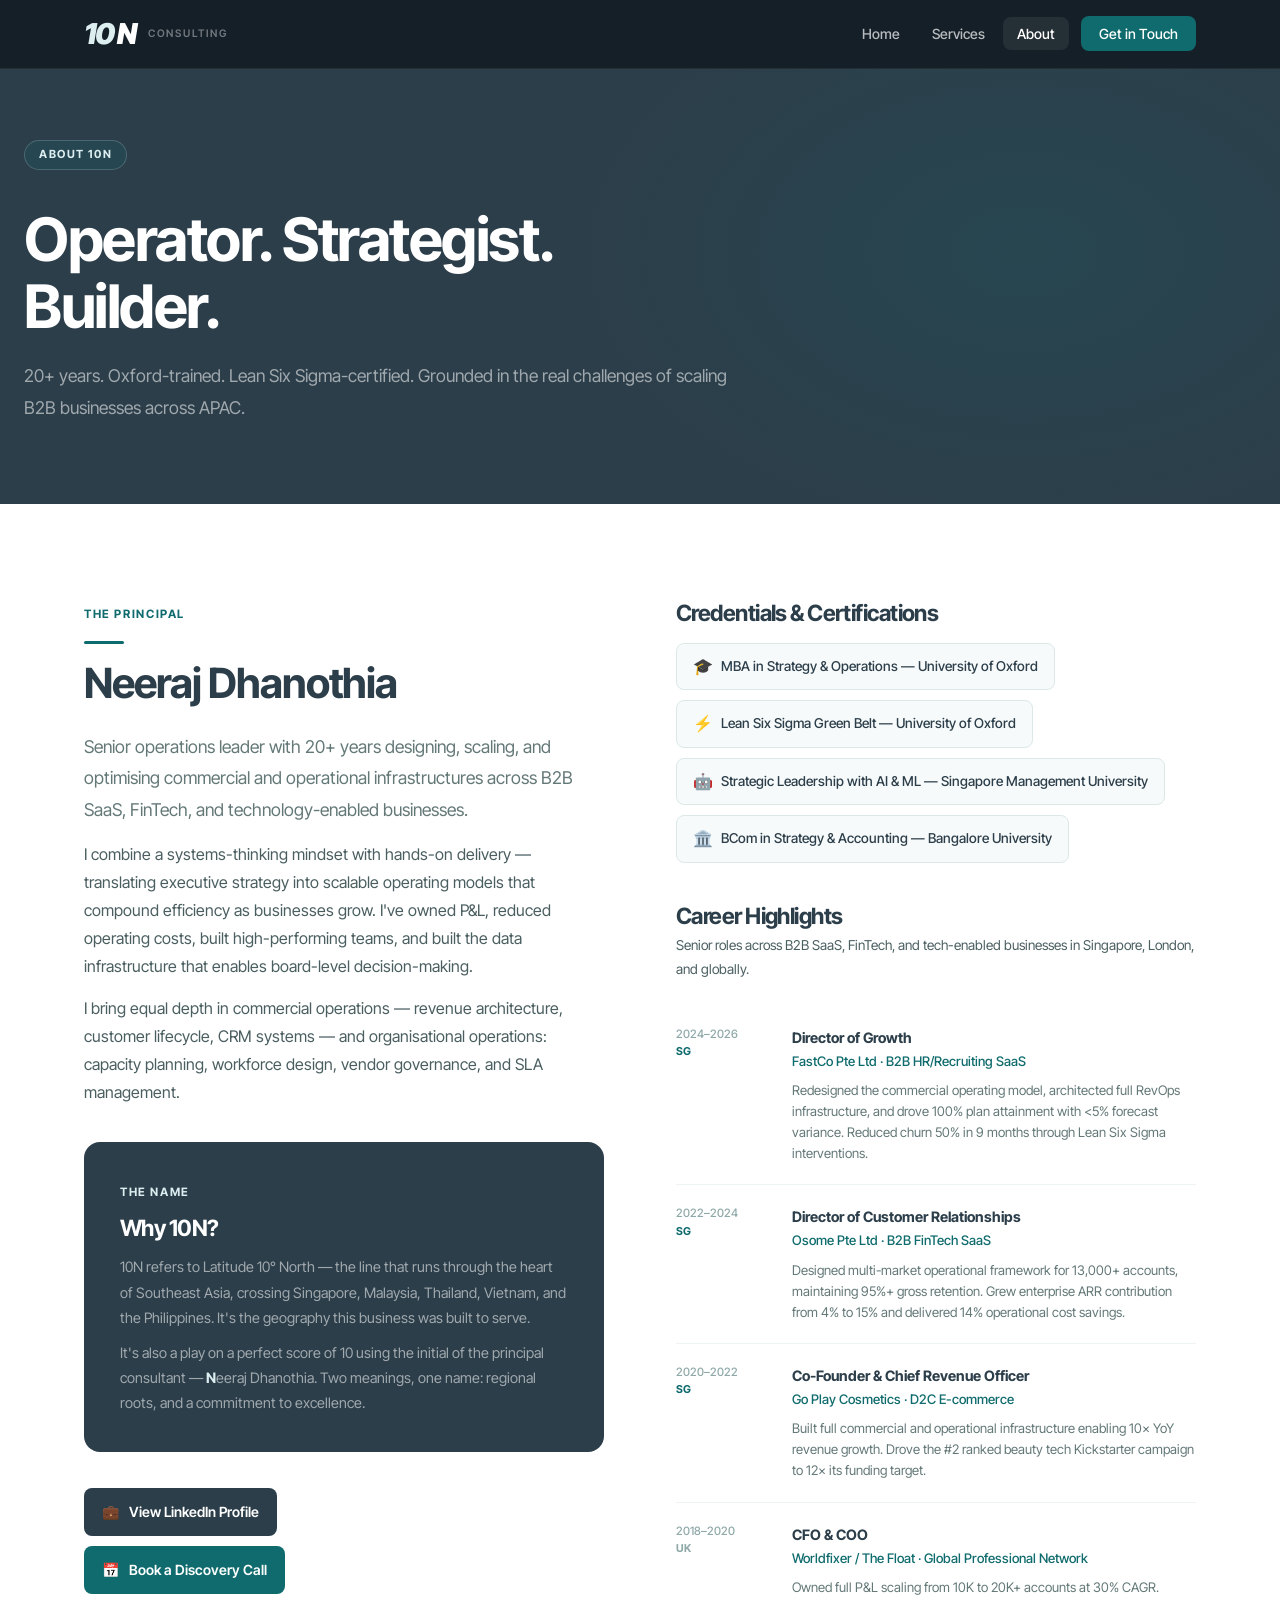
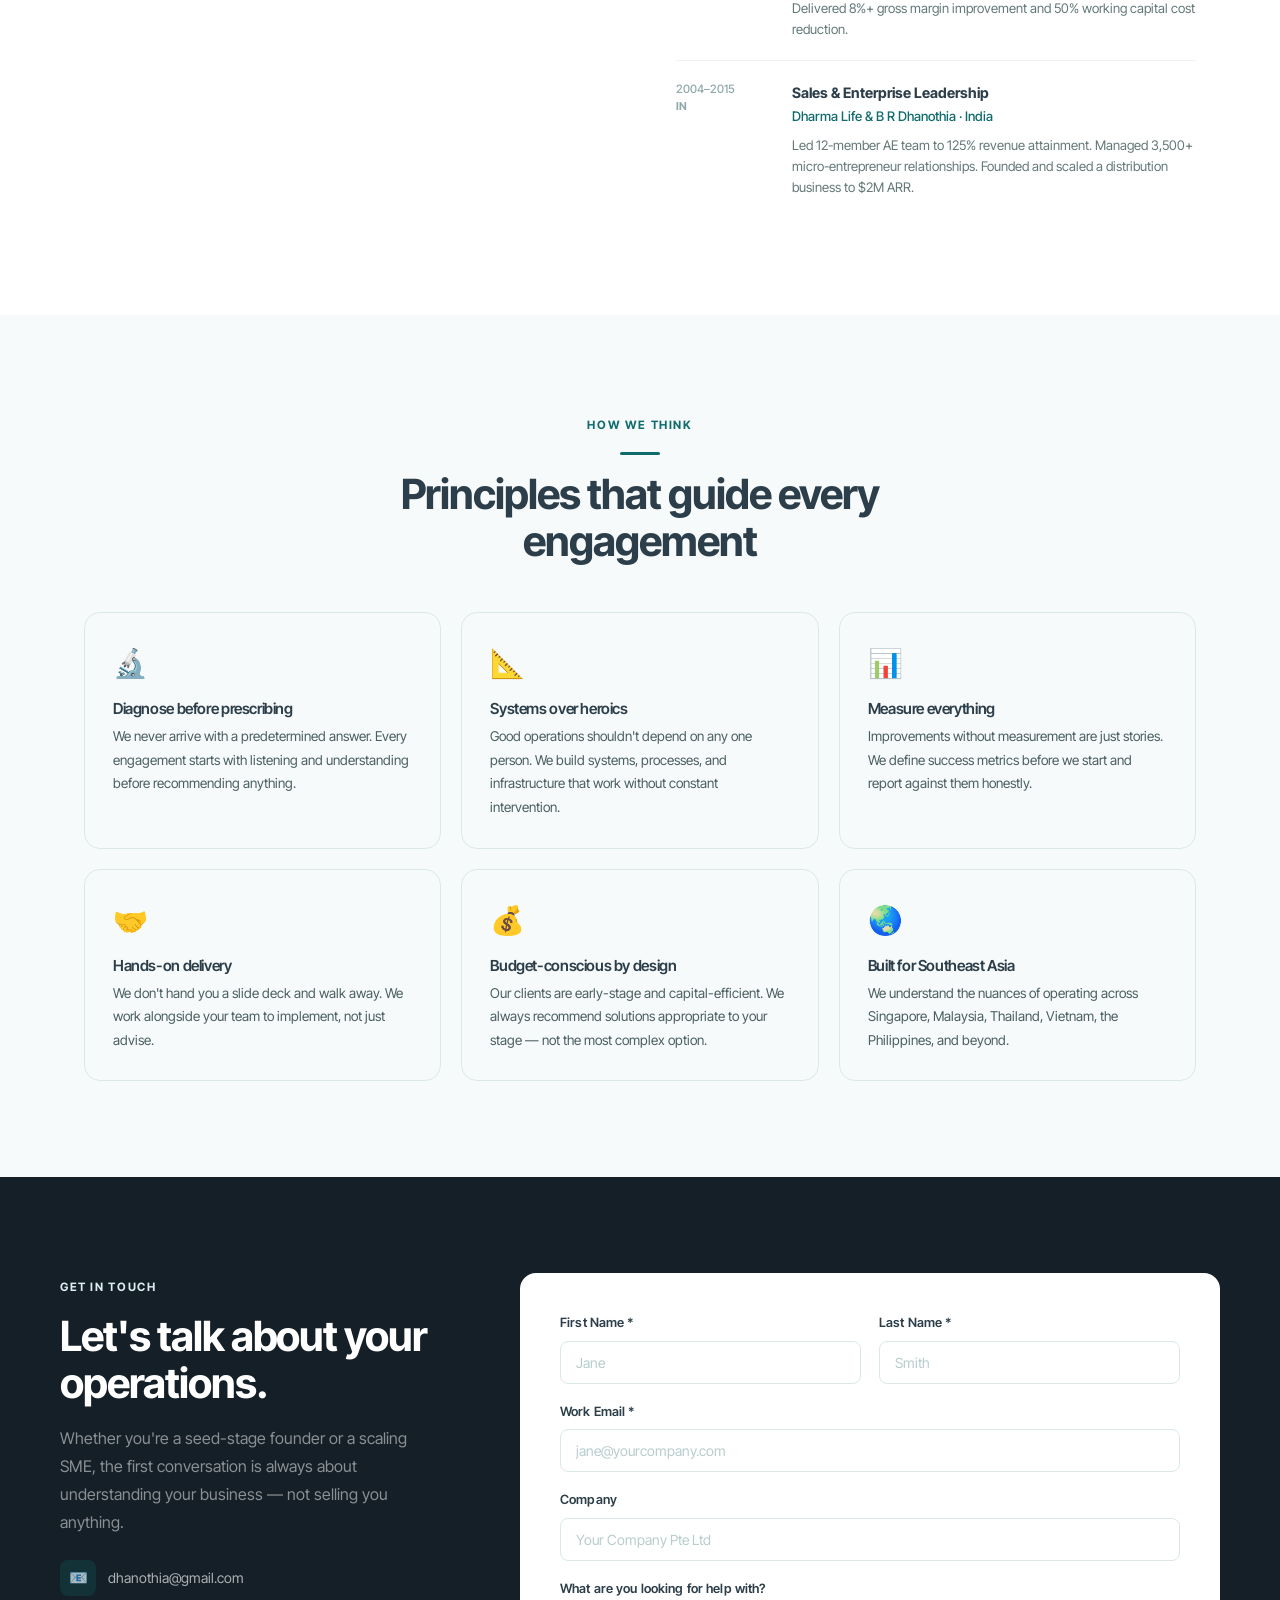
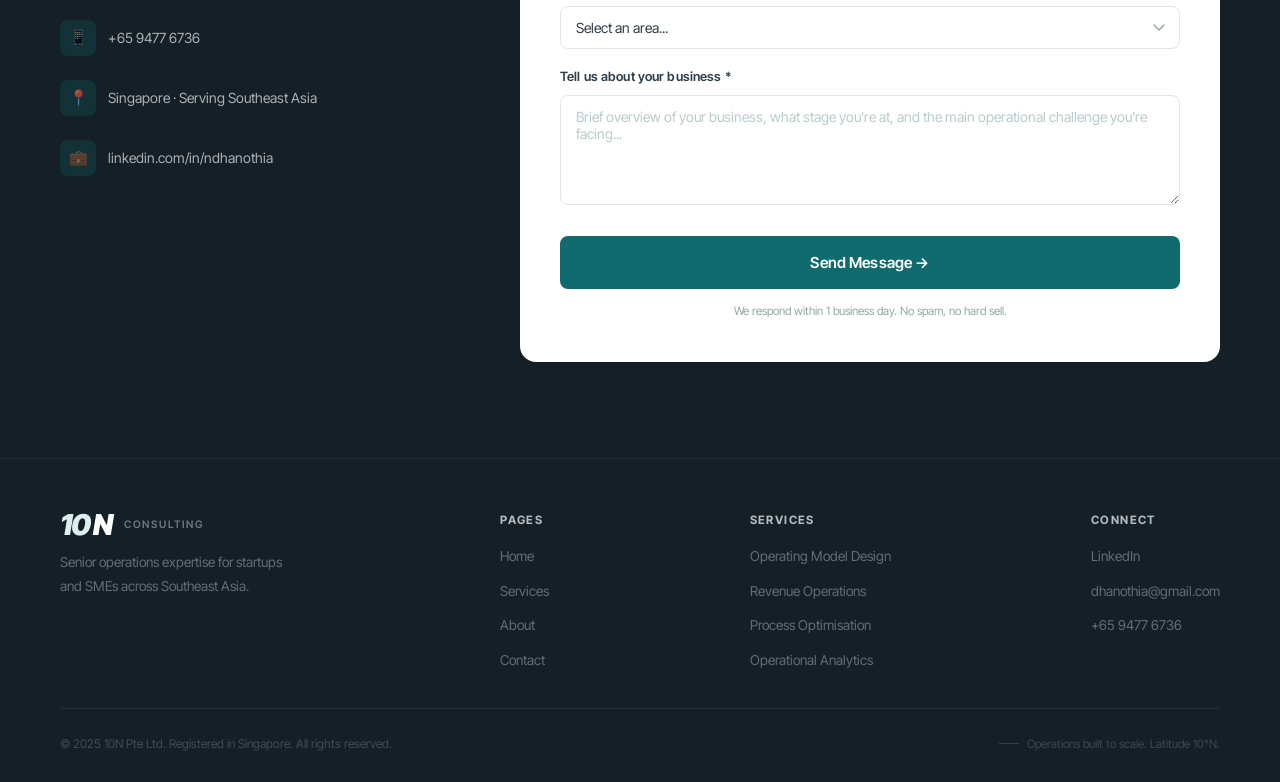
==== about.html @ 79a7d801 "Initial build — 10N Consulting website v2 Inter Tight font, teal/navy palette, expandable service ca" ====
<!DOCTYPE html>
<html lang="en">
<head>
  <meta charset="UTF-8" />
  <meta name="viewport" content="width=device-width, initial-scale=1.0" />
  <title>About — Neeraj Dhanothia | 10N Consulting Singapore</title>
  <meta name="description" content="10N Consulting is led by Neeraj Dhanothia — Oxford MBA, Lean Six Sigma Green Belt, 20+ years senior operations leader across B2B SaaS and FinTech in APAC. Based in Singapore." />
  <link rel="canonical" href="https://www.10nconsulting.com/about.html" />
  <meta property="og:title"       content="About — Neeraj Dhanothia | 10N Consulting" />
  <meta property="og:description" content="Oxford MBA. Lean Six Sigma. 20+ years APAC operations. Operator. Strategist. Builder." />
  <meta property="og:type"        content="profile" />
  <meta property="og:url"         content="https://www.10nconsulting.com/about.html" />
  <script type="application/ld+json">
  {
    "@context": "https://schema.org",
    "@type": "Person",
    "name": "Neeraj Dhanothia",
    "jobTitle": "Founder and Principal Consultant",
    "worksFor": { "@type": "Organization", "name": "10N Consulting", "url": "https://www.10nconsulting.com" },
    "description": "Senior operations leader with 20+ years across B2B SaaS, FinTech, and technology businesses in APAC. Oxford MBA, Lean Six Sigma Green Belt.",
    "url": "https://www.10nconsulting.com/about.html",
    "sameAs": "https://linkedin.com/in/ndhanothia",
    "alumniOf": [{ "@type": "CollegeOrUniversity", "name": "University of Oxford" }],
    "address": { "@type": "PostalAddress", "addressLocality": "Singapore", "addressCountry": "SG" },
    "knowsAbout": ["Operations Consulting","Revenue Operations","Lean Six Sigma","Operating Model Design","B2B SaaS","FinTech","Southeast Asia"]
  }
  </script>
  <link rel="stylesheet" href="style.css" />
  <link rel="icon" href="data:image/svg+xml,<svg xmlns='http://www.w3.org/2000/svg' viewBox='0 0 100 100'><text y='.9em' font-size='90'>🧭</text></svg>" />
</head>
<body>

  <nav class="navbar" id="navbar">
    <div class="navbar-inner">
      <a href="index.html" class="logo" aria-label="10N Consulting home">
        <span class="logo-10">10</span><span class="logo-n">N</span>
        <span class="logo-word">Consulting</span>
      </a>
      <ul class="nav-links" id="navLinks">
        <li><a href="index.html">Home</a></li>
        <li><a href="services.html">Services</a></li>
        <li><a href="about.html" class="active" aria-current="page">About</a></li>
        <li><a href="#contact" class="nav-cta">Get in Touch</a></li>
      </ul>
      <div class="nav-toggle" id="navToggle" aria-label="Toggle menu"><span></span><span></span><span></span></div>
    </div>
  </nav>

  <!-- Page Hero -->
  <section class="page-hero" aria-label="About page hero">
    <div class="page-hero-inner">
      <span class="overline badge" style="background:rgba(15,107,109,0.2); border:1px solid rgba(221,238,240,0.2); color:var(--teal-light); font-size:0.7rem; font-weight:700; letter-spacing:0.14em; text-transform:uppercase; padding:5px 14px; border-radius:20px; display:inline-block; margin-bottom:20px;">About 10N</span>
      <h1>Operator. Strategist. Builder.</h1>
      <p class="lead mt-16">20+ years. Oxford-trained. Lean Six Sigma-certified. Grounded in the real challenges of scaling B2B businesses across APAC.</p>
    </div>
  </section>

  <!-- About Main -->
  <section class="section" aria-labelledby="about-heading">
    <div class="container">
      <div class="about-grid">

        <!-- Left column -->
        <div>
          <span class="overline">The Principal</span>
          <div class="divider"></div>
          <h2 id="about-heading" style="margin-bottom:24px;">Neeraj Dhanothia</h2>
          <p class="lead">Senior operations leader with 20+ years designing, scaling, and optimising commercial and operational infrastructures across B2B SaaS, FinTech, and technology-enabled businesses.</p>
          <p style="margin-top:14px;">I combine a systems-thinking mindset with hands-on delivery — translating executive strategy into scalable operating models that compound efficiency as businesses grow. I've owned P&L, reduced operating costs, built high-performing teams, and built the data infrastructure that enables board-level decision-making.</p>
          <p style="margin-top:14px;">I bring equal depth in commercial operations — revenue architecture, customer lifecycle, CRM systems — and organisational operations: capacity planning, workforce design, vendor governance, and SLA management.</p>

          <!-- Brand Story -->
          <div class="brand-story">
            <span class="overline">The Name</span>
            <h3>Why 10N?</h3>
            <p>10N refers to Latitude 10° North — the line that runs through the heart of Southeast Asia, crossing Singapore, Malaysia, Thailand, Vietnam, and the Philippines. It's the geography this business was built to serve.</p>
            <p>It's also a play on a perfect score of 10 using the initial of the principal consultant — <strong style="color:var(--teal-light);">N</strong>eeraj Dhanothia. Two meanings, one name: regional roots, and a commitment to excellence.</p>
          </div>

          <!-- Connect -->
          <div style="margin-top:32px; display:flex; flex-direction:column; gap:10px;">
            <a href="#" data-contact-href="linkedin" target="_blank" rel="noopener"
               style="display:flex; align-items:center; gap:10px; background:var(--navy); color:var(--white); padding:13px 18px; border-radius:var(--radius); font-size:0.875rem; font-weight:600; transition:background 0.2s; width:fit-content;"
               onmouseover="this.style.background='var(--navy-dark)'" onmouseout="this.style.background='var(--navy)'">
              <span>💼</span> View LinkedIn Profile
            </a>
            <a href="#contact"
               style="display:flex; align-items:center; gap:10px; background:var(--teal); color:var(--white); padding:13px 18px; border-radius:var(--radius); font-size:0.875rem; font-weight:600; transition:background 0.2s; width:fit-content;"
               onmouseover="this.style.background='var(--teal-mid)'" onmouseout="this.style.background='var(--teal)'">
              <span>📅</span> Book a Discovery Call
            </a>
          </div>
        </div>

        <!-- Right column -->
        <div>
          <!-- Credentials -->
          <div>
            <h3 style="margin-bottom:18px;">Credentials & Certifications</h3>
            <div class="cred-pills">
              <div class="cred-pill"><span class="pill-icon">🎓</span> MBA in Strategy & Operations — University of Oxford</div>
              <div class="cred-pill"><span class="pill-icon">⚡</span> Lean Six Sigma Green Belt — University of Oxford</div>
              <div class="cred-pill"><span class="pill-icon">🤖</span> Strategic Leadership with AI & ML — Singapore Management University</div>
              <div class="cred-pill"><span class="pill-icon">🏛️</span> BCom in Strategy & Accounting — Bangalore University</div>
            </div>
          </div>

          <!-- Career Timeline -->
          <div style="margin-top:40px;">
            <h3 style="margin-bottom:6px;">Career Highlights</h3>
            <p style="font-size:0.85rem; margin-bottom:24px;">Senior roles across B2B SaaS, FinTech, and tech-enabled businesses in Singapore, London, and globally.</p>
            <div class="timeline">
              <div class="timeline-item reveal">
                <div class="timeline-meta">2024–2026<br><span class="timeline-region">SG</span></div>
                <div>
                  <div class="timeline-title">Director of Growth</div>
                  <div class="timeline-company">FastCo Pte Ltd · B2B HR/Recruiting SaaS</div>
                  <div class="timeline-summary">Redesigned the commercial operating model, architected full RevOps infrastructure, and drove 100% plan attainment with &lt;5% forecast variance. Reduced churn 50% in 9 months through Lean Six Sigma interventions.</div>
                </div>
              </div>
              <div class="timeline-item reveal">
                <div class="timeline-meta">2022–2024<br><span class="timeline-region">SG</span></div>
                <div>
                  <div class="timeline-title">Director of Customer Relationships</div>
                  <div class="timeline-company">Osome Pte Ltd · B2B FinTech SaaS</div>
                  <div class="timeline-summary">Designed multi-market operational framework for 13,000+ accounts, maintaining 95%+ gross retention. Grew enterprise ARR contribution from 4% to 15% and delivered 14% operational cost savings.</div>
                </div>
              </div>
              <div class="timeline-item reveal">
                <div class="timeline-meta">2020–2022<br><span class="timeline-region">SG</span></div>
                <div>
                  <div class="timeline-title">Co-Founder & Chief Revenue Officer</div>
                  <div class="timeline-company">Go Play Cosmetics · D2C E-commerce</div>
                  <div class="timeline-summary">Built full commercial and operational infrastructure enabling 10× YoY revenue growth. Drove the #2 ranked beauty tech Kickstarter campaign to 12× its funding target.</div>
                </div>
              </div>
              <div class="timeline-item reveal">
                <div class="timeline-meta">2018–2020<br><span class="timeline-region" style="color:var(--grey-400);">UK</span></div>
                <div>
                  <div class="timeline-title">CFO & COO</div>
                  <div class="timeline-company">Worldfixer / The Float · Global Professional Network</div>
                  <div class="timeline-summary">Owned full P&L scaling from 10K to 20K+ accounts at 30% CAGR. Delivered 8%+ gross margin improvement and 50% working capital cost reduction.</div>
                </div>
              </div>
              <div class="timeline-item reveal">
                <div class="timeline-meta">2004–2015<br><span class="timeline-region" style="color:var(--grey-400);">IN</span></div>
                <div>
                  <div class="timeline-title">Sales & Enterprise Leadership</div>
                  <div class="timeline-company">Dharma Life & B R Dhanothia · India</div>
                  <div class="timeline-summary">Led 12-member AE team to 125% revenue attainment. Managed 3,500+ micro-entrepreneur relationships. Founded and scaled a distribution business to $2M ARR.</div>
                </div>
              </div>
            </div>
          </div>
        </div>

      </div>
    </div>
  </section>

  <!-- Principles -->
  <section class="section section--offwhite" aria-labelledby="principles-heading">
    <div class="container">
      <div class="section-header centered text-center">
        <span class="overline">How We Think</span>
        <div class="divider centered"></div>
        <h2 id="principles-heading">Principles that guide every engagement</h2>
      </div>
      <div class="principles-grid">
        <article class="principle-card reveal">
          <div class="principle-icon">🔬</div>
          <h4>Diagnose before prescribing</h4>
          <p>We never arrive with a predetermined answer. Every engagement starts with listening and understanding before recommending anything.</p>
        </article>
        <article class="principle-card reveal">
          <div class="principle-icon">📐</div>
          <h4>Systems over heroics</h4>
          <p>Good operations shouldn't depend on any one person. We build systems, processes, and infrastructure that work without constant intervention.</p>
        </article>
        <article class="principle-card reveal">
          <div class="principle-icon">📊</div>
          <h4>Measure everything</h4>
          <p>Improvements without measurement are just stories. We define success metrics before we start and report against them honestly.</p>
        </article>
        <article class="principle-card reveal">
          <div class="principle-icon">🤝</div>
          <h4>Hands-on delivery</h4>
          <p>We don't hand you a slide deck and walk away. We work alongside your team to implement, not just advise.</p>
        </article>
        <article class="principle-card reveal">
          <div class="principle-icon">💰</div>
          <h4>Budget-conscious by design</h4>
          <p>Our clients are early-stage and capital-efficient. We always recommend solutions appropriate to your stage — not the most complex option.</p>
        </article>
        <article class="principle-card reveal">
          <div class="principle-icon">🌏</div>
          <h4>Built for Southeast Asia</h4>
          <p>We understand the nuances of operating across Singapore, Malaysia, Thailand, Vietnam, the Philippines, and beyond.</p>
        </article>
      </div>
    </div>
  </section>

  <!-- Contact Form -->
  <section class="contact-section" id="contact" aria-labelledby="contact-heading">
    <div class="contact-inner">
      <div class="contact-left">
        <span class="overline" style="color:var(--teal-light);">Get in Touch</span>
        <h2 id="contact-heading">Let's talk about your operations.</h2>
        <p>Whether you're a seed-stage founder or a scaling SME, the first conversation is always about understanding your business — not selling you anything.</p>
        <address style="font-style:normal;">
          <div class="contact-detail"><div class="contact-detail-icon">📧</div><a href="#" data-contact-href="email" data-contact="email" style="color:rgba(255,255,255,0.65);"></a></div>
          <div class="contact-detail"><div class="contact-detail-icon">📱</div><a href="#" data-contact-href="phone" data-contact="phone" style="color:rgba(255,255,255,0.65);"></a></div>
          <div class="contact-detail"><div class="contact-detail-icon">📍</div><span data-contact="location"></span></div>
          <div class="contact-detail"><div class="contact-detail-icon">💼</div><a href="#" data-contact-href="linkedin" data-contact="linkedin_label" style="color:rgba(255,255,255,0.65);" target="_blank" rel="noopener"></a></div>
        </address>
      </div>
      <div>
        <form class="contact-form" name="contact" method="POST" data-netlify="true" netlify-honeypot="bot-field" id="contactForm" novalidate>
          <input type="hidden" name="form-name" value="contact" />
          <p style="display:none;"><label>Don't fill this out: <input name="bot-field" /></label></p>
          <div class="form-row">
            <div class="form-group"><label for="firstName">First Name *</label><input type="text" id="firstName" name="firstName" placeholder="Jane" required /></div>
            <div class="form-group"><label for="lastName">Last Name *</label><input type="text" id="lastName" name="lastName" placeholder="Smith" required /></div>
          </div>
          <div class="form-group"><label for="email">Work Email *</label><input type="email" id="email" name="email" placeholder="jane@yourcompany.com" required /></div>
          <div class="form-group"><label for="company">Company</label><input type="text" id="company" name="company" placeholder="Your Company Pte Ltd" /></div>
          <div class="form-group">
            <label for="service">What are you looking for help with?</label>
            <select id="service" name="service">
              <option value="" disabled selected>Select an area...</option>
              <option>Operating Model Design &amp; Scaling</option>
              <option>Revenue Operations &amp; CRM</option>
              <option>Process Optimisation</option>
              <option>Operational Analytics &amp; Reporting</option>
              <option>Not sure yet — just exploring</option>
            </select>
          </div>
          <div class="form-group"><label for="message">Tell us about your business *</label><textarea id="message" name="message" placeholder="Brief overview of your business, what stage you're at, and the main operational challenge you're facing..." required></textarea></div>
          <button type="submit" class="btn btn-lg form-submit">Send Message →</button>
          <p class="form-note" data-form-note=""></p>
        </form>
        <div class="form-success" id="formSuccess" role="alert">
          <div class="success-icon">✅</div>
          <h3>Message received.</h3>
          <p>Thank you for reaching out. Neeraj will be in touch within 1 business day.</p>
        </div>
      </div>
    </div>
  </section>

  <footer role="contentinfo">
    <div class="footer-inner">
      <div class="footer-top">
        <div class="footer-brand">
          <a href="index.html" class="logo"><span class="logo-10">10</span><span class="logo-n">N</span><span class="logo-word">Consulting</span></a>
          <p>Senior operations expertise for startups and SMEs across Southeast Asia.</p>
        </div>
        <nav class="footer-nav"><h5>Pages</h5><ul><li><a href="index.html">Home</a></li><li><a href="services.html">Services</a></li><li><a href="about.html">About</a></li><li><a href="#contact">Contact</a></li></ul></nav>
        <nav class="footer-nav"><h5>Services</h5><ul><li><a href="services.html#operating-model">Operating Model Design</a></li><li><a href="services.html#revops">Revenue Operations</a></li><li><a href="services.html#process">Process Optimisation</a></li><li><a href="services.html#analytics">Operational Analytics</a></li></ul></nav>
        <nav class="footer-nav"><h5>Connect</h5><ul><li><a href="#" data-contact-href="linkedin" target="_blank" rel="noopener">LinkedIn</a></li><li><a href="#" data-contact-href="email" data-contact="email"></a></li><li><a href="#" data-contact-href="phone" data-contact="phone"></a></li></ul></nav>
      </div>
      <div class="footer-bottom">
        <p>© 2025 10N Pte Ltd. Registered in Singapore. All rights reserved.</p>
        <div class="footer-tagline">Operations built to scale. Latitude 10°N.</div>
      </div>
    </div>
  </footer>

  <script src="content.js"></script>
  <script src="script.js"></script>
</body>
</html>
---- style.css ----
@import url('https://fonts.googleapis.com/css2?family=Inter+Tight:ital,wght@0,300;0,400;0,500;0,600;0,700;0,800;0,900;1,400&display=swap');

/* ─── Design Tokens ─────────────────────────────────────────────────────── */
:root {
  --teal:         #0F6B6D;
  --teal-mid:     #0D5C5E;
  --teal-dark:    #0A4A4C;
  --teal-light:   #DDEEF0;
  --teal-pale:    #EEF7F7;
  --navy:         #2C3E4A;
  --navy-dark:    #1E2D37;
  --navy-deeper:  #141F27;
  --off-white:    #F7FAFA;
  --white:        #FFFFFF;
  --grey-100:     #EEF3F3;
  --grey-200:     #DCE8E8;
  --grey-300:     #B8CCCC;
  --grey-400:     #8FA8A8;
  --grey-500:     #647878;
  --grey-600:     #4A5E60;

  --font: 'Inter Tight', -apple-system, BlinkMacSystemFont, sans-serif;

  --shadow-sm: 0 1px 4px rgba(15,107,109,0.07), 0 1px 2px rgba(0,0,0,0.04);
  --shadow:    0 4px 20px rgba(15,107,109,0.10), 0 2px 8px rgba(0,0,0,0.05);
  --shadow-lg: 0 12px 48px rgba(15,107,109,0.14), 0 4px 16px rgba(0,0,0,0.06);

  --radius:    8px;
  --radius-lg: 16px;
  --max-width: 1160px;
}

/* ─── Reset ─────────────────────────────────────────────────────────────── */
*, *::before, *::after { box-sizing: border-box; margin: 0; padding: 0; }
html { scroll-behavior: smooth; }
body {
  font-family: var(--font);
  font-size: 16px;
  line-height: 1.6;
  color: var(--navy);
  background: var(--white);
  -webkit-font-smoothing: antialiased;
}
img { max-width: 100%; display: block; }
a { text-decoration: none; color: inherit; }
ul { list-style: none; }

/* ─── Typography ─────────────────────────────────────────────────────────── */
h1, h2, h3, h4 {
  font-family: var(--font);
  font-weight: 700;
  line-height: 1.12;
  letter-spacing: -0.025em;
}
h1 { font-size: clamp(2.4rem, 5vw, 3.75rem); }
h2 { font-size: clamp(1.8rem, 3.5vw, 2.6rem); }
h3 { font-size: clamp(1.15rem, 2vw, 1.4rem); }
h4 { font-size: 1.05rem; font-weight: 600; }
p  { color: var(--grey-600); line-height: 1.75; }
.overline {
  font-size: 0.72rem;
  font-weight: 700;
  letter-spacing: 0.14em;
  text-transform: uppercase;
  color: var(--teal);
}
.lead { font-size: 1.1rem; line-height: 1.8; color: var(--grey-500); }

/* ─── Layout ─────────────────────────────────────────────────────────────── */
.container { max-width: var(--max-width); margin: 0 auto; padding: 0 24px; }
.section    { padding: 96px 24px; }
.section-sm { padding: 64px 24px; }
.section--offwhite { background: var(--off-white); }
.section--teal-pale { background: var(--teal-pale); }
.section--dark  { background: var(--navy); }
.section--teal  { background: var(--teal); }
.text-center { text-align: center; }
.text-white  { color: var(--white) !important; }
.text-teal   { color: var(--teal); }
.grid-3 { display: grid; grid-template-columns: repeat(3,1fr); gap: 24px; }
.mt-8  { margin-top: 8px; }
.mt-16 { margin-top: 16px; }
.mt-24 { margin-top: 24px; }
.mt-32 { margin-top: 32px; }
.mt-48 { margin-top: 48px; }
.section-header { max-width: 680px; }
.section-header.centered { margin: 0 auto; text-align: center; }
.divider { width: 40px; height: 3px; background: var(--teal); border-radius: 2px; margin: 16px 0; }
.divider.centered { margin: 16px auto; }

/* ─── Buttons ────────────────────────────────────────────────────────────── */
.btn {
  display: inline-flex; align-items: center; gap: 8px;
  padding: 14px 28px; border-radius: var(--radius);
  font-family: var(--font); font-size: 0.9rem; font-weight: 600;
  cursor: pointer; transition: all 0.2s ease; border: none; letter-spacing: 0.01em;
}
.btn-primary  { background: var(--teal); color: var(--white); }
.btn-primary:hover { background: var(--teal-mid); transform: translateY(-1px); box-shadow: var(--shadow); }
.btn-outline  { background: transparent; color: var(--white); border: 1.5px solid rgba(255,255,255,0.4); }
.btn-outline:hover { border-color: var(--white); background: rgba(255,255,255,0.08); }
.btn-outline-dark { background: transparent; color: var(--navy); border: 1.5px solid var(--grey-300); }
.btn-outline-dark:hover { border-color: var(--teal); color: var(--teal); }
.btn-lg { padding: 17px 36px; font-size: 0.95rem; }
.btn-sm { padding: 10px 20px; font-size: 0.825rem; }
.btn-teal-pale { background: var(--teal-pale); color: var(--teal); border: 1.5px solid var(--teal-light); }
.btn-teal-pale:hover { background: var(--teal-light); }

/* ─── Navigation ─────────────────────────────────────────────────────────── */
.navbar {
  position: fixed; top: 0; left: 0; right: 0; z-index: 1000;
  background: rgba(20, 31, 39, 0.96);
  backdrop-filter: blur(16px); -webkit-backdrop-filter: blur(16px);
  border-bottom: 1px solid rgba(255,255,255,0.07);
  transition: background 0.3s;
}
.navbar.scrolled { background: var(--navy-deeper); box-shadow: 0 2px 24px rgba(0,0,0,0.2); }
.navbar-inner {
  max-width: var(--max-width); margin: 0 auto; padding: 0 24px;
  height: 68px; display: flex; align-items: center; justify-content: space-between;
}
.logo { display: flex; align-items: baseline; gap: 4px; text-decoration: none; }
.logo-10   { font-size: 1.8rem; font-weight: 900; color: var(--teal-light); letter-spacing: -0.05em; line-height: 1; font-style: italic; }
.logo-n    { font-size: 1.8rem; font-weight: 900; color: var(--white); letter-spacing: -0.05em; line-height: 1; font-style: italic; }
.logo-word { font-size: 0.65rem; font-weight: 600; letter-spacing: 0.18em; text-transform: uppercase; color: rgba(255,255,255,0.4); margin-left: 8px; align-self: center; }
.nav-links { display: flex; align-items: center; gap: 4px; }
.nav-links a { color: rgba(255,255,255,0.7); font-size: 0.875rem; font-weight: 500; padding: 8px 14px; border-radius: var(--radius); transition: color 0.2s, background 0.2s; }
.nav-links a:hover, .nav-links a.active { color: var(--white); background: rgba(255,255,255,0.07); }
.nav-cta { background: var(--teal) !important; color: var(--white) !important; margin-left: 8px; padding: 9px 18px !important; }
.nav-cta:hover { background: var(--teal-mid) !important; }
.nav-toggle { display: none; flex-direction: column; gap: 5px; cursor: pointer; padding: 8px; }
.nav-toggle span { width: 24px; height: 2px; background: var(--white); border-radius: 2px; transition: all 0.3s; }
.nav-toggle.open span:nth-child(1) { transform: rotate(45deg) translate(5px,5px); }
.nav-toggle.open span:nth-child(2) { opacity: 0; }
.nav-toggle.open span:nth-child(3) { transform: rotate(-45deg) translate(5px,-5px); }

/* ─── Hero ───────────────────────────────────────────────────────────────── */
.hero {
  position: relative; overflow: hidden;
  min-height: 92vh; display: flex; flex-direction: column; justify-content: flex-end;
  background-color: var(--navy-deeper);
  background-image:
    linear-gradient(155deg, rgba(15,107,109,0.75) 0%, rgba(20,31,39,0.88) 45%, rgba(20,31,39,0.96) 100%),
    url('https://images.unsplash.com/photo-1525625293386-3f8f99389edd?w=1920&q=85&auto=format&fit=crop');
  background-size: cover;
  background-position: center 30%;
}
/* Wave cutout at bottom */
.hero-wave {
  position: absolute; bottom: -1px; left: 0; right: 0;
  line-height: 0; pointer-events: none;
}
.hero-wave svg { width: 100%; height: auto; display: block; }

.hero-inner {
  max-width: var(--max-width); margin: 0 auto; padding: 160px 24px 96px;
  position: relative; z-index: 1; width: 100%;
}
.hero-badge {
  display: inline-flex; align-items: center; gap: 8px;
  background: rgba(15,107,109,0.3); border: 1px solid rgba(221,238,240,0.25);
  color: var(--teal-light); font-size: 0.7rem; font-weight: 700;
  letter-spacing: 0.14em; text-transform: uppercase;
  padding: 6px 14px; border-radius: 20px; margin-bottom: 24px;
}
.hero-badge::before { content: ''; width: 6px; height: 6px; background: var(--teal-light); border-radius: 50%; }
.hero h1 { color: var(--white); max-width: 800px; margin-bottom: 24px; font-weight: 800; }
.hero h1 span { color: var(--teal-light); }
.hero .lead { color: rgba(255,255,255,0.62); max-width: 560px; margin-bottom: 40px; font-size: 1.1rem; }
.hero-actions { display: flex; gap: 16px; flex-wrap: wrap; margin-bottom: 64px; }

.hero-stats {
  display: flex; gap: 0;
  border-top: 1px solid rgba(255,255,255,0.1); padding-top: 40px;
  flex-wrap: wrap;
}
.hero-stat { flex: 1; min-width: 140px; padding-right: 32px; }
.hero-stat + .hero-stat { padding-left: 32px; border-left: 1px solid rgba(255,255,255,0.1); }
.hero-stat-number { font-size: 1.9rem; font-weight: 800; color: var(--white); line-height: 1; margin-bottom: 6px; }
.hero-stat-label  { font-size: 0.75rem; color: rgba(255,255,255,0.4); text-transform: uppercase; letter-spacing: 0.08em; font-weight: 500; line-height: 1.4; }

/* ─── Problem Cards ──────────────────────────────────────────────────────── */
.problem-cards { display: grid; grid-template-columns: repeat(3,1fr); gap: 24px; margin-top: 48px; }
.problem-card {
  background: var(--white); border: 1px solid var(--grey-200); border-radius: var(--radius-lg);
  padding: 32px; transition: border-color 0.2s, box-shadow 0.2s;
}
.problem-card:hover { border-color: var(--teal); box-shadow: var(--shadow); }
.problem-icon { width: 44px; height: 44px; background: var(--teal-pale); border-radius: var(--radius); display: flex; align-items: center; justify-content: center; font-size: 1.25rem; margin-bottom: 20px; }
.problem-card h4 { color: var(--navy); margin-bottom: 10px; }
.problem-card p  { font-size: 0.875rem; }

/* ─── Expandable Service Cards ───────────────────────────────────────────── */
.services-container { margin-top: 48px; }
.services-row {
  display: grid; grid-template-columns: repeat(4,1fr); gap: 0;
  border: 1px solid var(--grey-200); border-radius: var(--radius-lg); overflow: hidden;
}
.service-card-exp {
  padding: 36px 28px; cursor: pointer;
  border-right: 1px solid var(--grey-200);
  background: var(--white); position: relative;
  transition: background 0.25s;
}
.service-card-exp:last-child { border-right: none; }
.service-card-exp:hover { background: var(--teal-pale); }
.service-card-exp.active {
  background: var(--navy);
}
.service-number-exp {
  font-size: 0.7rem; font-weight: 700; letter-spacing: 0.12em;
  color: var(--teal); margin-bottom: 14px; display: block;
  transition: color 0.25s;
}
.service-card-exp.active .service-number-exp { color: var(--teal-light); }
.service-card-exp h3 {
  font-size: 1rem; color: var(--navy); margin-bottom: 10px;
  font-weight: 700; line-height: 1.25; transition: color 0.25s;
}
.service-card-exp.active h3 { color: var(--white); }
.service-card-exp .service-short {
  font-size: 0.825rem; color: var(--grey-500); line-height: 1.6;
  transition: color 0.25s;
}
.service-card-exp.active .service-short { color: rgba(255,255,255,0.55); }
.service-expand-icon {
  position: absolute; bottom: 20px; right: 20px;
  width: 28px; height: 28px; border-radius: 50%;
  background: var(--teal-pale); color: var(--teal);
  display: flex; align-items: center; justify-content: center;
  font-size: 1rem; font-weight: 700; transition: all 0.25s;
  line-height: 1;
}
.service-card-exp.active .service-expand-icon {
  background: var(--teal); color: var(--white); transform: rotate(45deg);
}

/* Detail panel */
.service-panel {
  max-height: 0; overflow: hidden;
  transition: max-height 0.5s cubic-bezier(0.4,0,0.2,1);
  border: 1px solid var(--grey-200); border-top: none;
  border-radius: 0 0 var(--radius-lg) var(--radius-lg);
}
.service-panel.open { max-height: 700px; }
.panel-content { display: none; padding: 48px; }
.panel-content.active { display: grid; grid-template-columns: 1fr 1fr; gap: 56px; }

.panel-left h4 { color: var(--navy); margin-bottom: 12px; font-size: 1.2rem; }
.panel-left > p { font-size: 0.9rem; margin-bottom: 24px; }
.panel-outcomes li {
  display: flex; align-items: flex-start; gap: 12px;
  font-size: 0.85rem; color: var(--grey-600);
  padding: 9px 0; border-bottom: 1px solid var(--grey-100);
}
.panel-outcomes li:last-child { border-bottom: none; }
.panel-outcomes li::before { content: '→'; color: var(--teal); font-weight: 700; flex-shrink: 0; margin-top: 1px; }

.panel-right { display: flex; flex-direction: column; gap: 24px; }
.panel-metrics { display: grid; grid-template-columns: 1fr 1fr; gap: 16px; }
.panel-metric {
  background: var(--off-white); border: 1px solid var(--grey-200);
  border-radius: var(--radius); padding: 20px; text-align: center;
}
.panel-metric-number { font-size: 2.2rem; font-weight: 800; color: var(--teal); letter-spacing: -0.04em; line-height: 1; }
.panel-metric-label  { font-size: 0.75rem; color: var(--grey-500); margin-top: 8px; line-height: 1.4; }

.panel-sub {
  background: var(--navy); border-radius: var(--radius-lg); padding: 28px;
  flex: 1;
}
.panel-sub h5 { color: var(--teal-light); font-size: 0.7rem; font-weight: 700; letter-spacing: 0.12em; text-transform: uppercase; margin-bottom: 8px; }
.panel-sub h4 { color: var(--white); font-size: 1rem; margin-bottom: 12px; }
.panel-sub p  { color: rgba(255,255,255,0.55); font-size: 0.85rem; margin-bottom: 16px; }
.panel-sub ul li {
  font-size: 0.8rem; color: rgba(255,255,255,0.5);
  padding: 6px 0; border-bottom: 1px solid rgba(255,255,255,0.07);
  display: flex; align-items: flex-start; gap: 10px;
}
.panel-sub ul li:last-child { border-bottom: none; }
.panel-sub ul li::before { content: '–'; color: var(--teal-light); flex-shrink: 0; }

/* ─── Credentials Bar ────────────────────────────────────────────────────── */
.creds-bar { background: var(--navy); padding: 52px 24px; }
.creds-inner { max-width: var(--max-width); margin: 0 auto; display: flex; align-items: center; justify-content: space-between; gap: 40px; flex-wrap: wrap; }
.cred-item { display: flex; align-items: center; gap: 16px; flex: 1; min-width: 200px; }
.cred-icon { width: 46px; height: 46px; background: rgba(15,107,109,0.2); border-radius: var(--radius); display: flex; align-items: center; justify-content: center; font-size: 1.3rem; flex-shrink: 0; }
.cred-title { font-size: 0.875rem; font-weight: 700; color: var(--white); line-height: 1.3; }
.cred-sub   { font-size: 0.72rem; color: rgba(255,255,255,0.38); margin-top: 2px; }

/* ─── Results ────────────────────────────────────────────────────────────── */
.results-grid { display: grid; grid-template-columns: repeat(4,1fr); gap: 2px; margin-top: 48px; background: var(--grey-200); border-radius: var(--radius-lg); overflow: hidden; }
.result-item { background: var(--white); padding: 40px 28px; text-align: center; }
.result-number { font-size: 2.6rem; font-weight: 900; color: var(--teal); line-height: 1; letter-spacing: -0.04em; }
.result-label  { font-size: 0.82rem; color: var(--grey-500); margin-top: 12px; line-height: 1.5; }

/* ─── How It Works ───────────────────────────────────────────────────────── */
.steps { display: grid; grid-template-columns: repeat(4,1fr); gap: 0; margin-top: 56px; position: relative; }
.steps::before {
  content: ''; position: absolute; top: 27px; left: calc(12.5% + 20px); right: calc(12.5% + 20px);
  height: 1px; background: var(--grey-200);
}
.step { padding: 0 16px; text-align: center; }
.step-dot { width: 54px; height: 54px; background: var(--white); border: 2px solid var(--grey-200); border-radius: 50%; display: flex; align-items: center; justify-content: center; margin: 0 auto 24px; font-size: 1.2rem; position: relative; z-index: 1; transition: border-color 0.2s, background 0.2s; }
.step:hover .step-dot { border-color: var(--teal); background: var(--teal-pale); }
.step h4 { color: var(--navy); margin-bottom: 10px; }
.step p  { font-size: 0.85rem; }

/* ─── Engagement Models ──────────────────────────────────────────────────── */
.engagement-cards { display: grid; grid-template-columns: repeat(3,1fr); gap: 24px; margin-top: 48px; }
.engagement-card {
  background: var(--white); border: 1px solid var(--grey-200); border-radius: var(--radius-lg);
  padding: 36px; text-align: center; transition: all 0.25s;
}
.engagement-card:hover { box-shadow: var(--shadow); transform: translateY(-2px); }
.engagement-card.highlighted { border-color: var(--teal); box-shadow: var(--shadow); }
.eng-badge { font-size: 0.65rem; font-weight: 700; color: var(--teal); letter-spacing: 0.12em; text-transform: uppercase; margin-bottom: 10px; }
.eng-icon  { font-size: 2.2rem; margin-bottom: 20px; }
.engagement-card h3 { font-size: 1.1rem; color: var(--navy); margin-bottom: 12px; }
.engagement-card p  { font-size: 0.875rem; margin-bottom: 20px; }
.eng-tags { display: flex; flex-wrap: wrap; gap: 8px; justify-content: center; }
.eng-tag { font-size: 0.72rem; font-weight: 600; color: var(--teal); background: var(--teal-pale); border: 1px solid var(--teal-light); padding: 4px 10px; border-radius: 20px; }

/* ─── Page Hero ──────────────────────────────────────────────────────────── */
.page-hero {
  background: var(--navy); padding: 140px 24px 80px; position: relative; overflow: hidden;
}
.page-hero::before {
  content: ''; position: absolute; inset: 0;
  background: radial-gradient(ellipse 50% 80% at 80% 50%, rgba(15,107,109,0.18) 0%, transparent 70%);
  pointer-events: none;
}
.page-hero-inner { max-width: 720px; position: relative; }
.page-hero h1 { color: var(--white); margin: 16px 0 20px; }
.page-hero .lead { color: rgba(255,255,255,0.55); }

/* ─── Services Detail (services.html) ───────────────────────────────────── */
.service-detail { display: grid; grid-template-columns: 1fr 1fr; gap: 64px; align-items: start; padding: 72px 0; border-bottom: 1px solid var(--grey-200); }
.service-detail:last-child { border-bottom: none; }
.service-detail.reverse { direction: rtl; }
.service-detail.reverse > * { direction: ltr; }
.service-detail-label { font-size: 0.68rem; font-weight: 700; color: var(--teal); letter-spacing: 0.14em; text-transform: uppercase; margin-bottom: 12px; display: block; }
.service-detail h2 { margin-bottom: 20px; }
.service-detail .lead { margin-bottom: 24px; }
.outcome-list li { display: flex; align-items: flex-start; gap: 12px; font-size: 0.875rem; color: var(--grey-600); padding: 10px 0; border-bottom: 1px solid var(--grey-100); }
.outcome-list li:last-child { border-bottom: none; }
.outcome-list li::before { content: '→'; color: var(--teal); font-weight: 700; flex-shrink: 0; margin-top: 1px; }
.service-detail-visual { background: var(--off-white); border: 1px solid var(--grey-200); border-radius: var(--radius-lg); padding: 40px; min-height: 280px; display: flex; flex-direction: column; gap: 20px; }
.visual-label { font-size: 0.68rem; font-weight: 700; letter-spacing: 0.12em; text-transform: uppercase; color: var(--grey-400); }
.visual-metrics { display: grid; grid-template-columns: 1fr 1fr; gap: 14px; }
.visual-metric { background: var(--white); border: 1px solid var(--grey-200); border-radius: var(--radius); padding: 18px; text-align: center; }
.visual-metric-number { font-size: 1.9rem; font-weight: 800; color: var(--teal); letter-spacing: -0.04em; line-height: 1; }
.visual-metric-desc   { font-size: 0.72rem; color: var(--grey-400); margin-top: 6px; line-height: 1.4; }
.visual-quote { background: var(--teal-pale); border-left: 3px solid var(--teal); border-radius: 0 var(--radius) var(--radius) 0; padding: 14px 16px; }
.visual-quote p { font-size: 0.8rem; color: var(--teal-dark); font-weight: 500; font-style: italic; margin: 0; }

/* Sub-service block on services page */
.sub-service-block { background: var(--navy); border-radius: var(--radius-lg); padding: 32px; margin-top: 32px; }
.sub-service-block .sub-label { font-size: 0.68rem; font-weight: 700; letter-spacing: 0.12em; text-transform: uppercase; color: var(--teal-light); margin-bottom: 10px; display: block; }
.sub-service-block h4 { color: var(--white); margin-bottom: 12px; }
.sub-service-block p  { color: rgba(255,255,255,0.55); font-size: 0.875rem; margin-bottom: 16px; }
.sub-service-block li { display: flex; align-items: flex-start; gap: 10px; font-size: 0.825rem; color: rgba(255,255,255,0.5); padding: 7px 0; border-bottom: 1px solid rgba(255,255,255,0.07); }
.sub-service-block li:last-child { border-bottom: none; }
.sub-service-block li::before { content: '–'; color: var(--teal-light); flex-shrink: 0; }

/* ─── About Page ─────────────────────────────────────────────────────────── */
.about-grid { display: grid; grid-template-columns: 1fr 1fr; gap: 72px; align-items: start; }
.about-content .lead { margin-bottom: 28px; }
.about-content p + p { margin-top: 14px; }
.brand-story { background: var(--navy); border-radius: var(--radius-lg); padding: 36px; margin: 36px 0; }
.brand-story .overline { color: var(--teal-light); }
.brand-story h3 { color: var(--white); margin: 12px 0 14px; }
.brand-story p  { color: rgba(255,255,255,0.55); font-size: 0.9rem; }
.brand-story p + p { margin-top: 10px; }
.cred-pills { display: flex; flex-wrap: wrap; gap: 10px; margin-top: 12px; }
.cred-pill { display: flex; align-items: center; gap: 8px; background: var(--off-white); border: 1px solid var(--grey-200); border-radius: var(--radius); padding: 10px 16px; font-size: 0.85rem; font-weight: 500; color: var(--navy); }
.pill-icon { font-size: 1rem; }

.timeline { display: flex; flex-direction: column; gap: 0; }
.timeline-item { display: grid; grid-template-columns: 96px 1fr; gap: 20px; padding: 20px 0; border-bottom: 1px solid var(--grey-100); }
.timeline-item:last-child { border-bottom: none; }
.timeline-meta { font-size: 0.72rem; color: var(--grey-400); font-weight: 500; line-height: 1.5; }
.timeline-region { display: inline-block; font-weight: 700; color: var(--teal); font-size: 0.68rem; }
.timeline-title   { font-weight: 700; color: var(--navy); font-size: 0.9rem; }
.timeline-company { font-size: 0.825rem; color: var(--teal); font-weight: 500; margin: 2px 0 8px; }
.timeline-summary { font-size: 0.825rem; color: var(--grey-500); }

.principles-grid { display: grid; grid-template-columns: repeat(3,1fr); gap: 20px; margin-top: 48px; }
.principle-card { padding: 28px; border: 1px solid var(--grey-200); border-radius: var(--radius-lg); transition: border-color 0.2s; }
.principle-card:hover { border-color: var(--teal); }
.principle-icon { font-size: 1.75rem; margin-bottom: 14px; }
.principle-card h4 { color: var(--navy); margin-bottom: 8px; font-size: 0.95rem; }
.principle-card p  { font-size: 0.845rem; }

/* ─── CTA Banner ─────────────────────────────────────────────────────────── */
.cta-banner { background: var(--teal); padding: 64px 24px; }
.cta-banner h2 { color: var(--white); font-size: 1.8rem; margin-bottom: 14px; }
.cta-banner p  { color: rgba(255,255,255,0.7); max-width: 500px; margin: 0 auto 32px; }

/* ─── Contact Form ───────────────────────────────────────────────────────── */
.contact-section { background: var(--navy-deeper); padding: 96px 24px; }
.contact-inner { max-width: var(--max-width); margin: 0 auto; display: grid; grid-template-columns: 380px 1fr; gap: 80px; align-items: start; }
.contact-left h2 { color: var(--white); margin: 14px 0 18px; }
.contact-left p  { color: rgba(255,255,255,0.5); }
.contact-detail { display: flex; align-items: center; gap: 12px; margin-top: 24px; font-size: 0.875rem; color: rgba(255,255,255,0.65); }
.contact-detail-icon { width: 36px; height: 36px; background: rgba(15,107,109,0.25); border-radius: var(--radius); display: flex; align-items: center; justify-content: center; font-size: 0.95rem; flex-shrink: 0; }
.contact-form { background: var(--white); border-radius: var(--radius-lg); padding: 40px; }
.form-row { display: grid; grid-template-columns: 1fr 1fr; gap: 18px; }
.form-group { margin-bottom: 18px; }
.form-group label { display: block; font-size: 0.8rem; font-weight: 600; color: var(--navy); margin-bottom: 7px; letter-spacing: 0.01em; }
.form-group input,
.form-group select,
.form-group textarea {
  width: 100%; padding: 12px 15px;
  border: 1.5px solid var(--grey-200); border-radius: var(--radius);
  font-family: var(--font); font-size: 0.875rem; color: var(--navy);
  background: var(--white); transition: border-color 0.2s, box-shadow 0.2s; outline: none; appearance: none;
}
.form-group input:focus,
.form-group select:focus,
.form-group textarea:focus { border-color: var(--teal); box-shadow: 0 0 0 3px rgba(15,107,109,0.1); }
.form-group input::placeholder,
.form-group textarea::placeholder { color: var(--grey-300); }
.form-group textarea { resize: vertical; min-height: 110px; }
.form-group select {
  background-image: url("data:image/svg+xml,%3Csvg xmlns='http://www.w3.org/2000/svg' width='12' height='8' viewBox='0 0 12 8'%3E%3Cpath d='M1 1l5 5 5-5' stroke='%238FA8A8' stroke-width='1.5' fill='none' stroke-linecap='round'/%3E%3C/svg%3E");
  background-repeat: no-repeat; background-position: right 14px center; padding-right: 40px; cursor: pointer;
}
.form-submit { width: 100%; justify-content: center; margin-top: 6px; background: var(--teal); color: var(--white); }
.form-submit:hover { background: var(--teal-mid); }
.form-note { text-align: center; font-size: 0.72rem; color: var(--grey-400); margin-top: 12px; }
.form-success { display: none; text-align: center; padding: 32px; }
.form-success .success-icon { font-size: 2.8rem; margin-bottom: 14px; }
.form-success h3 { color: var(--navy); margin-bottom: 8px; }
.form-success p { font-size: 0.875rem; }

/* ─── Footer ─────────────────────────────────────────────────────────────── */
footer { background: var(--navy-deeper); padding: 52px 24px 28px; border-top: 1px solid rgba(255,255,255,0.06); }
.footer-inner { max-width: var(--max-width); margin: 0 auto; }
.footer-top { display: flex; justify-content: space-between; align-items: flex-start; gap: 48px; padding-bottom: 36px; border-bottom: 1px solid rgba(255,255,255,0.07); flex-wrap: wrap; }
.footer-brand p { color: rgba(255,255,255,0.35); font-size: 0.85rem; margin-top: 12px; max-width: 240px; }
.footer-nav h5 { color: rgba(255,255,255,0.7); font-size: 0.72rem; font-weight: 700; letter-spacing: 0.12em; text-transform: uppercase; margin-bottom: 14px; }
.footer-nav ul { display: flex; flex-direction: column; gap: 9px; }
.footer-nav ul a { color: rgba(255,255,255,0.35); font-size: 0.85rem; transition: color 0.2s; }
.footer-nav ul a:hover { color: var(--white); }
.footer-bottom { display: flex; justify-content: space-between; align-items: center; padding-top: 24px; flex-wrap: wrap; gap: 12px; }
.footer-bottom p { color: rgba(255,255,255,0.2); font-size: 0.75rem; }
.footer-tagline  { color: rgba(255,255,255,0.18); font-size: 0.72rem; display: flex; align-items: center; gap: 8px; }
.footer-tagline::before { content: ''; width: 20px; height: 1px; background: rgba(255,255,255,0.15); }

/* ─── Shared Tag / Badge ─────────────────────────────────────────────────── */
.tag { display: inline-flex; align-items: center; font-size: 0.72rem; font-weight: 600; color: var(--teal); background: var(--teal-pale); border: 1px solid var(--teal-light); padding: 4px 10px; border-radius: 20px; }

/* ─── Scroll Animations ──────────────────────────────────────────────────── */
.reveal { opacity: 0; transform: translateY(22px); transition: opacity 0.55s ease, transform 0.55s ease; }
.reveal.visible { opacity: 1; transform: translateY(0); }

/* ─── Responsive ─────────────────────────────────────────────────────────── */
@media (max-width: 1024px) {
  .results-grid { grid-template-columns: repeat(2,1fr); }
  .steps        { grid-template-columns: repeat(2,1fr); gap: 32px; }
  .steps::before { display: none; }
  .contact-inner { grid-template-columns: 1fr; gap: 48px; }
  .about-grid    { grid-template-columns: 1fr; }
  .service-detail { grid-template-columns: 1fr; gap: 40px; }
  .service-detail.reverse { direction: ltr; }
  .panel-content.active { grid-template-columns: 1fr; }
}

@media (max-width: 900px) {
  .services-row { grid-template-columns: repeat(2,1fr); }
  .service-card-exp { border-bottom: 1px solid var(--grey-200); }
  .service-card-exp:nth-child(2) { border-right: none; }
  .service-card-exp:nth-child(3),
  .service-card-exp:nth-child(4) { border-bottom: none; }
  .service-card-exp:nth-child(4) { border-right: none; }
}

@media (max-width: 768px) {
  .section { padding: 64px 20px; }
  .nav-links { display: none; flex-direction: column; position: fixed; top: 68px; left: 0; right: 0; background: var(--navy-deeper); padding: 20px; gap: 4px; border-bottom: 1px solid rgba(255,255,255,0.08); }
  .nav-links.open { display: flex; }
  .nav-toggle { display: flex; }
  .hero { min-height: 100svh; }
  .hero-inner { padding: 130px 20px 80px; }
  .hero::after { display: none; }
  .hero-actions { flex-direction: column; }
  .hero-stats { gap: 20px; }
  .hero-stat { flex: none; width: calc(50% - 10px); }
  .hero-stat + .hero-stat { border-left: none; padding-left: 0; }
  .problem-cards { grid-template-columns: 1fr; }
  .services-row  { grid-template-columns: 1fr; }
  .service-card-exp { border-right: none; border-bottom: 1px solid var(--grey-200); }
  .service-card-exp:last-child { border-bottom: none; }
  .panel-content.active { padding: 28px 20px; }
  .panel-metrics { grid-template-columns: 1fr 1fr; }
  .grid-3 { grid-template-columns: 1fr; }
  .results-grid { grid-template-columns: repeat(2,1fr); }
  .creds-inner { flex-direction: column; align-items: flex-start; }
  .engagement-cards { grid-template-columns: 1fr; }
  .principles-grid  { grid-template-columns: 1fr; }
  .contact-form { padding: 24px 18px; }
  .form-row { grid-template-columns: 1fr; }
  .footer-top { flex-direction: column; gap: 28px; }
  .footer-bottom { flex-direction: column; text-align: center; }
  .page-hero { padding: 120px 20px 60px; }
}

@media (max-width: 480px) {
  .hero-stats { flex-direction: column; }
  .hero-stat + .hero-stat { border-top: 1px solid rgba(255,255,255,0.1); padding-top: 20px; }
  .results-grid { grid-template-columns: 1fr; }
  .panel-metrics { grid-template-columns: 1fr; }
}
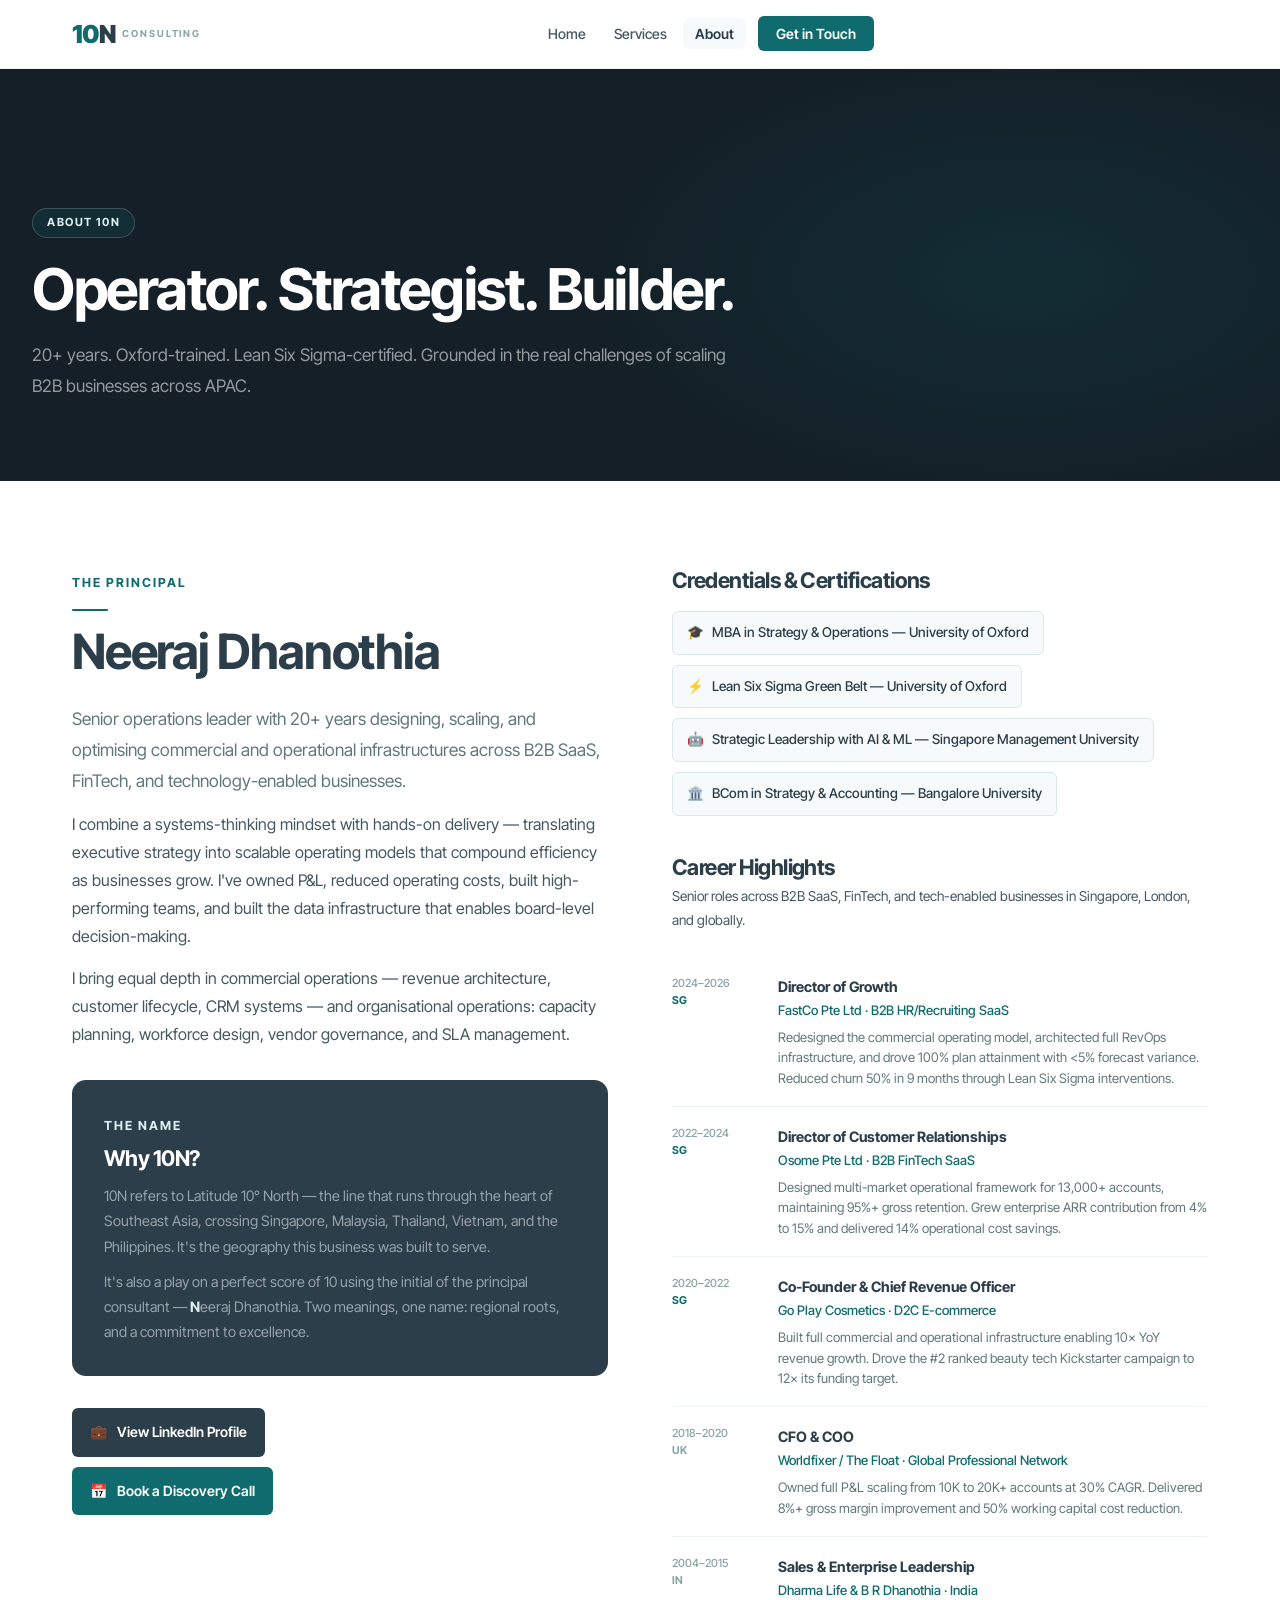
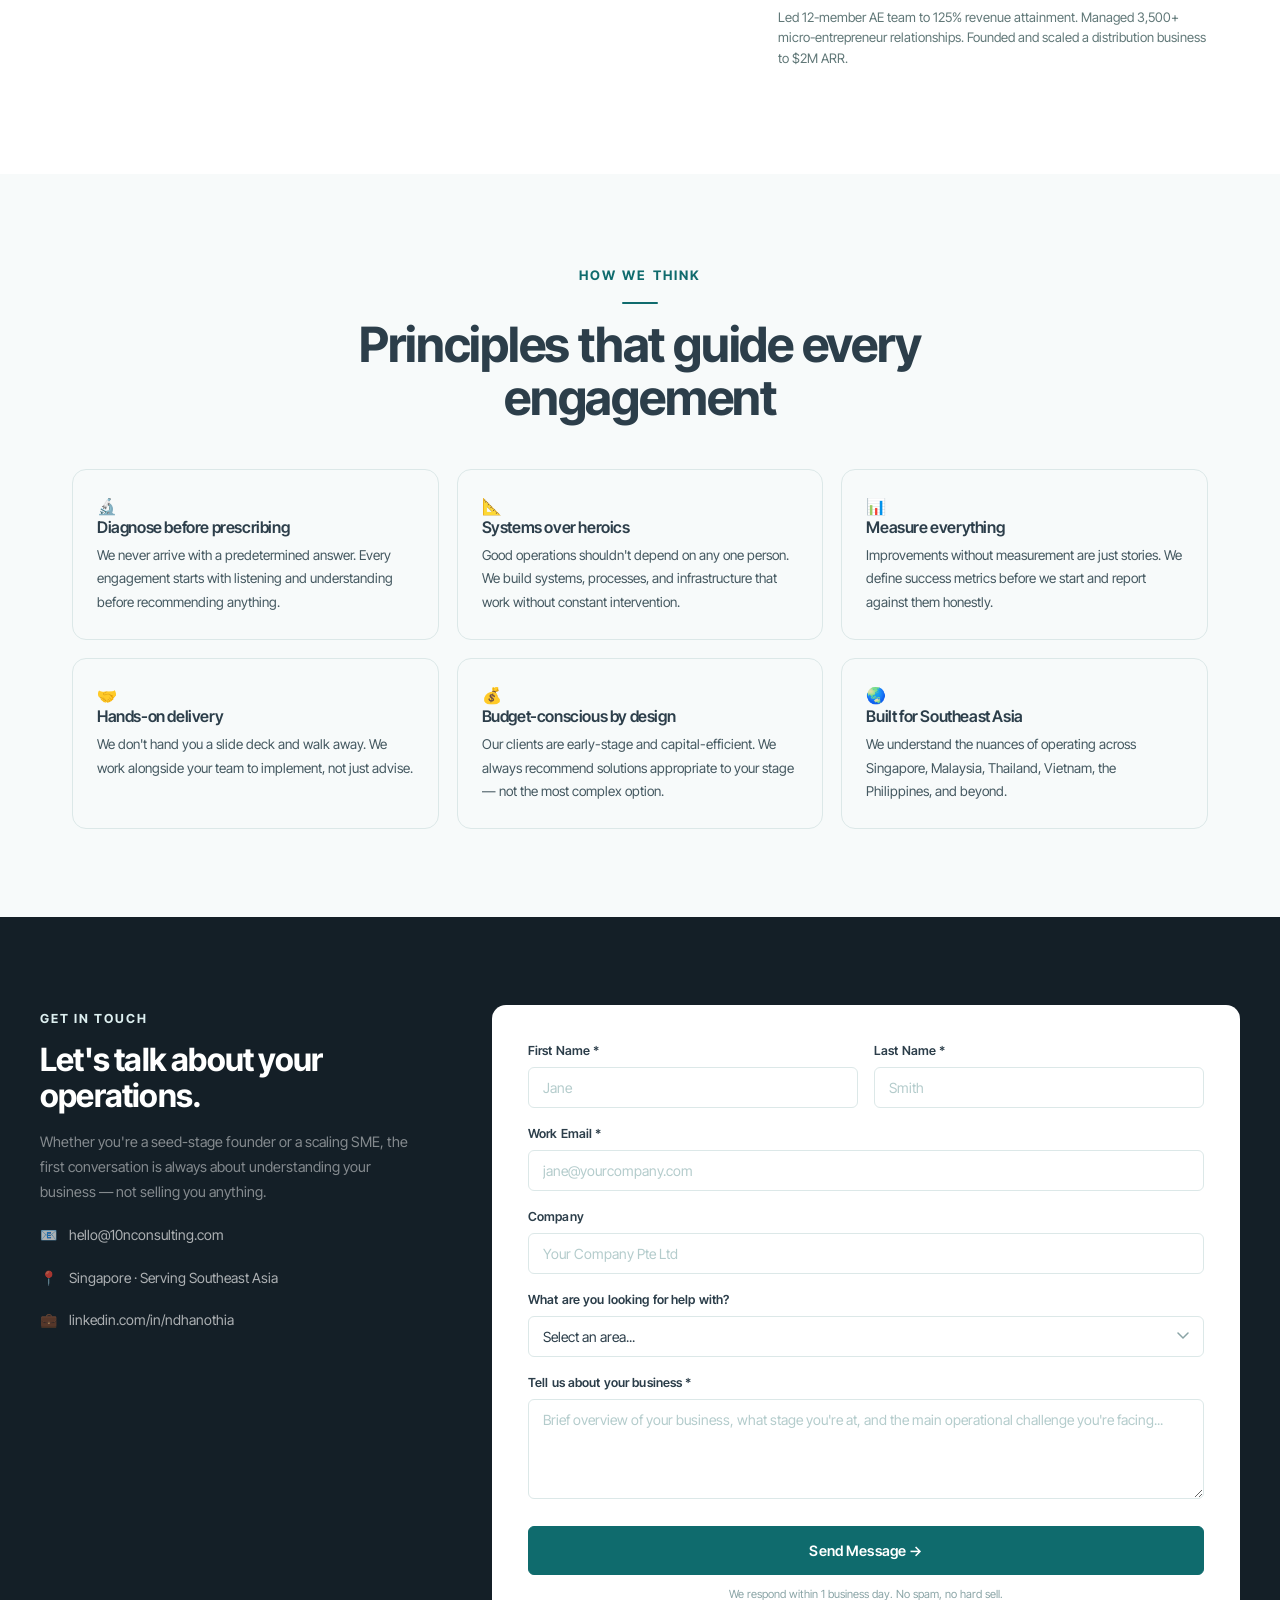
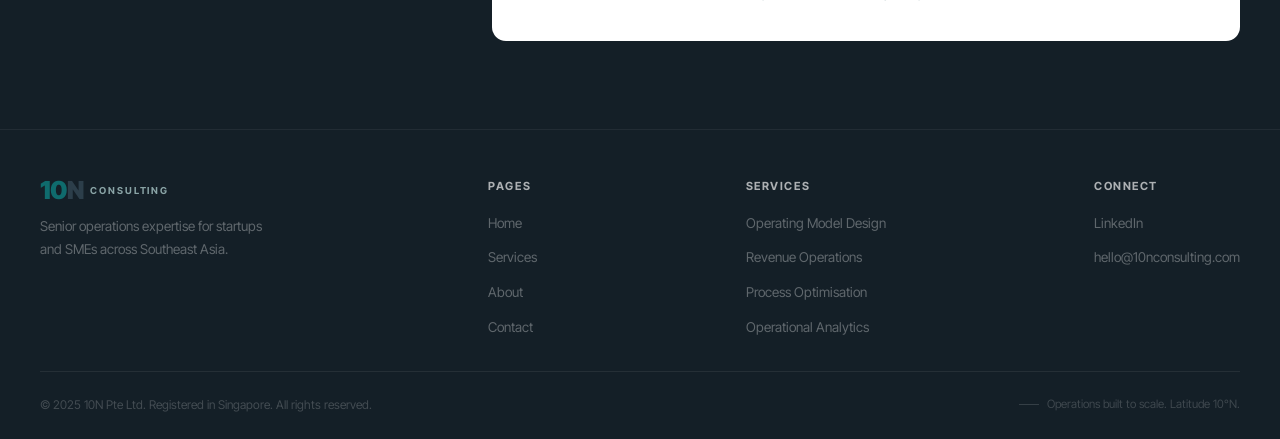
==== commit 4877ccce: "Update contact email to hello@10nconsulting.com, remove phone number Co-Authored-By: Claude Sonnet 4" ====
--- a/about.html
+++ b/about.html
@@ -210,7 +210,6 @@
         <p>Whether you're a seed-stage founder or a scaling SME, the first conversation is always about understanding your business — not selling you anything.</p>
         <address style="font-style:normal;">
           <div class="contact-detail"><div class="contact-detail-icon">📧</div><a href="#" data-contact-href="email" data-contact="email" style="color:rgba(255,255,255,0.65);"></a></div>
-          <div class="contact-detail"><div class="contact-detail-icon">📱</div><a href="#" data-contact-href="phone" data-contact="phone" style="color:rgba(255,255,255,0.65);"></a></div>
           <div class="contact-detail"><div class="contact-detail-icon">📍</div><span data-contact="location"></span></div>
           <div class="contact-detail"><div class="contact-detail-icon">💼</div><a href="#" data-contact-href="linkedin" data-contact="linkedin_label" style="color:rgba(255,255,255,0.65);" target="_blank" rel="noopener"></a></div>
         </address>
@@ -258,7 +257,7 @@
         </div>
         <nav class="footer-nav"><h5>Pages</h5><ul><li><a href="index.html">Home</a></li><li><a href="services.html">Services</a></li><li><a href="about.html">About</a></li><li><a href="#contact">Contact</a></li></ul></nav>
         <nav class="footer-nav"><h5>Services</h5><ul><li><a href="services.html#operating-model">Operating Model Design</a></li><li><a href="services.html#revops">Revenue Operations</a></li><li><a href="services.html#process">Process Optimisation</a></li><li><a href="services.html#analytics">Operational Analytics</a></li></ul></nav>
-        <nav class="footer-nav"><h5>Connect</h5><ul><li><a href="#" data-contact-href="linkedin" target="_blank" rel="noopener">LinkedIn</a></li><li><a href="#" data-contact-href="email" data-contact="email"></a></li><li><a href="#" data-contact-href="phone" data-contact="phone"></a></li></ul></nav>
+        <nav class="footer-nav"><h5>Connect</h5><ul><li><a href="#" data-contact-href="linkedin" target="_blank" rel="noopener">LinkedIn</a></li><li><a href="#" data-contact-href="email" data-contact="email"></a></li></ul></nav>
       </div>
       <div class="footer-bottom">
         <p>© 2025 10N Pte Ltd. Registered in Singapore. All rights reserved.</p>
--- a/style.css
+++ b/style.css
@@ -1,239 +1,279 @@
-@import url('https://fonts.googleapis.com/css2?family=Inter+Tight:ital,wght@0,300;0,400;0,500;0,600;0,700;0,800;0,900;1,400&display=swap');
-
-/* ─── Design Tokens ─────────────────────────────────────────────────────── */
+@import url('https://fonts.googleapis.com/css2?family=Inter+Tight:wght@300;400;500;600;700;800;900&display=swap');
+
+/* ─── Tokens ─────────────────────────────────────────────────────────────── */
 :root {
-  --teal:         #0F6B6D;
-  --teal-mid:     #0D5C5E;
-  --teal-dark:    #0A4A4C;
-  --teal-light:   #DDEEF0;
-  --teal-pale:    #EEF7F7;
-  --navy:         #2C3E4A;
-  --navy-dark:    #1E2D37;
-  --navy-deeper:  #141F27;
-  --off-white:    #F7FAFA;
-  --white:        #FFFFFF;
-  --grey-100:     #EEF3F3;
-  --grey-200:     #DCE8E8;
-  --grey-300:     #B8CCCC;
-  --grey-400:     #8FA8A8;
-  --grey-500:     #647878;
-  --grey-600:     #4A5E60;
+  --teal:        #0F6B6D;
+  --teal-mid:    #0D5C5E;
+  --teal-light:  #DDEFF0;
+  --teal-pale:   #EEF7F7;
+  --navy:        #2C3E4A;
+  --navy-dark:   #1E2D37;
+  --navy-deeper: #141F27;
+  --off-white:   #F7FAFA;
+  --white:       #FFFFFF;
+  --grey-100:    #EEF3F3;
+  --grey-200:    #DCE8E8;
+  --grey-300:    #B4CCCC;
+  --grey-400:    #8AA4A6;
+  --grey-500:    #617878;
+  --grey-600:    #445860;
 
   --font: 'Inter Tight', -apple-system, BlinkMacSystemFont, sans-serif;
 
-  --shadow-sm: 0 1px 4px rgba(15,107,109,0.07), 0 1px 2px rgba(0,0,0,0.04);
-  --shadow:    0 4px 20px rgba(15,107,109,0.10), 0 2px 8px rgba(0,0,0,0.05);
-  --shadow-lg: 0 12px 48px rgba(15,107,109,0.14), 0 4px 16px rgba(0,0,0,0.06);
-
-  --radius:    8px;
-  --radius-lg: 16px;
-  --max-width: 1160px;
+  --shadow-sm: 0 1px 4px rgba(44,62,74,0.07);
+  --shadow:    0 4px 20px rgba(44,62,74,0.09), 0 1px 6px rgba(44,62,74,0.05);
+  --shadow-lg: 0 12px 48px rgba(44,62,74,0.12), 0 4px 14px rgba(44,62,74,0.06);
+
+  --radius:    6px;
+  --radius-lg: 14px;
+  --max-width: 1200px;
 }
 
 /* ─── Reset ─────────────────────────────────────────────────────────────── */
 *, *::before, *::after { box-sizing: border-box; margin: 0; padding: 0; }
-html { scroll-behavior: smooth; }
-body {
-  font-family: var(--font);
-  font-size: 16px;
-  line-height: 1.6;
-  color: var(--navy);
-  background: var(--white);
-  -webkit-font-smoothing: antialiased;
-}
-img { max-width: 100%; display: block; }
-a { text-decoration: none; color: inherit; }
-ul { list-style: none; }
+html { scroll-behavior: smooth; font-size: 16px; }
+body { font-family: var(--font); color: var(--navy); background: var(--white); -webkit-font-smoothing: antialiased; line-height: 1.6; }
+img  { max-width: 100%; display: block; }
+a    { text-decoration: none; color: inherit; }
+ul   { list-style: none; }
+svg  { display: block; }
 
 /* ─── Typography ─────────────────────────────────────────────────────────── */
-h1, h2, h3, h4 {
-  font-family: var(--font);
-  font-weight: 700;
-  line-height: 1.12;
-  letter-spacing: -0.025em;
-}
-h1 { font-size: clamp(2.4rem, 5vw, 3.75rem); }
-h2 { font-size: clamp(1.8rem, 3.5vw, 2.6rem); }
-h3 { font-size: clamp(1.15rem, 2vw, 1.4rem); }
-h4 { font-size: 1.05rem; font-weight: 600; }
+h1, h2, h3, h4 { font-weight: 700; line-height: 1.1; letter-spacing: -0.025em; }
+h1 { font-size: clamp(2.2rem, 4.5vw, 3.6rem); }
+h2 { font-size: clamp(2rem, 3.8vw, 3.1rem); }
+h3 { font-size: clamp(1.1rem, 1.8vw, 1.35rem); }
+h4 { font-size: 1rem; font-weight: 600; }
 p  { color: var(--grey-600); line-height: 1.75; }
-.overline {
-  font-size: 0.72rem;
-  font-weight: 700;
-  letter-spacing: 0.14em;
-  text-transform: uppercase;
-  color: var(--teal);
-}
-.lead { font-size: 1.1rem; line-height: 1.8; color: var(--grey-500); }
-
-/* ─── Layout ─────────────────────────────────────────────────────────────── */
-.container { max-width: var(--max-width); margin: 0 auto; padding: 0 24px; }
-.section    { padding: 96px 24px; }
-.section-sm { padding: 64px 24px; }
-.section--offwhite { background: var(--off-white); }
+.overline { font-size: 0.78rem; font-weight: 700; letter-spacing: 0.16em; text-transform: uppercase; color: var(--teal); }
+.lead { font-size: 1.08rem; line-height: 1.8; color: var(--grey-500); }
+/* Section header overlines are slightly more prominent */
+.section-header .overline, .section-header.centered .overline { font-size: 0.82rem; }
+
+/* ─── Icons ──────────────────────────────────────────────────────────────── */
+.icon    { width: 20px; height: 20px; flex-shrink: 0; }
+.icon-lg { width: 24px; height: 24px; flex-shrink: 0; }
+.icon-xl { width: 32px; height: 32px; flex-shrink: 0; }
+.icon-wrap {
+  width: 48px; height: 48px; border-radius: var(--radius);
+  display: flex; align-items: center; justify-content: center;
+  background: var(--teal-pale); color: var(--teal); flex-shrink: 0;
+}
+.icon-wrap-sm { width: 38px; height: 38px; border-radius: var(--radius); display: flex; align-items: center; justify-content: center; background: rgba(15,107,109,0.15); color: var(--teal-light); flex-shrink: 0; }
+.icon-wrap-step { width: 56px; height: 56px; border-radius: 50%; display: flex; align-items: center; justify-content: center; background: var(--white); border: 1.5px solid var(--grey-200); color: var(--teal); flex-shrink: 0; transition: border-color 0.2s, background 0.2s; }
+.step:hover .icon-wrap-step { border-color: var(--teal); background: var(--teal-pale); }
+
+/* ─── Layout Utilities ───────────────────────────────────────────────────── */
+.container   { max-width: var(--max-width); margin: 0 auto; padding: 0 32px; }
+.section     { padding: 88px 32px; }
+.section-sm  { padding: 56px 32px; }
+.section--offwhite  { background: var(--off-white); }
 .section--teal-pale { background: var(--teal-pale); }
-.section--dark  { background: var(--navy); }
-.section--teal  { background: var(--teal); }
+.section--navy      { background: var(--navy-deeper); }
+.section--teal      { background: var(--teal); }
 .text-center { text-align: center; }
 .text-white  { color: var(--white) !important; }
 .text-teal   { color: var(--teal); }
+.grid-2 { display: grid; grid-template-columns: 1fr 1fr; gap: 32px; }
 .grid-3 { display: grid; grid-template-columns: repeat(3,1fr); gap: 24px; }
+.grid-4 { display: grid; grid-template-columns: repeat(4,1fr); gap: 24px; }
 .mt-8  { margin-top: 8px; }
 .mt-16 { margin-top: 16px; }
 .mt-24 { margin-top: 24px; }
 .mt-32 { margin-top: 32px; }
 .mt-48 { margin-top: 48px; }
-.section-header { max-width: 680px; }
+.section-header { max-width: 640px; }
 .section-header.centered { margin: 0 auto; text-align: center; }
-.divider { width: 40px; height: 3px; background: var(--teal); border-radius: 2px; margin: 16px 0; }
-.divider.centered { margin: 16px auto; }
+.divider { width: 36px; height: 2px; background: var(--teal); border-radius: 2px; margin: 14px 0; }
+.divider.centered { margin: 14px auto; }
+.tag { display: inline-flex; align-items: center; font-size: 0.7rem; font-weight: 600; color: var(--teal); background: var(--teal-pale); border: 1px solid var(--teal-light); padding: 4px 10px; border-radius: 20px; letter-spacing: 0.04em; }
 
 /* ─── Buttons ────────────────────────────────────────────────────────────── */
 .btn {
   display: inline-flex; align-items: center; gap: 8px;
-  padding: 14px 28px; border-radius: var(--radius);
-  font-family: var(--font); font-size: 0.9rem; font-weight: 600;
-  cursor: pointer; transition: all 0.2s ease; border: none; letter-spacing: 0.01em;
-}
-.btn-primary  { background: var(--teal); color: var(--white); }
-.btn-primary:hover { background: var(--teal-mid); transform: translateY(-1px); box-shadow: var(--shadow); }
-.btn-outline  { background: transparent; color: var(--white); border: 1.5px solid rgba(255,255,255,0.4); }
-.btn-outline:hover { border-color: var(--white); background: rgba(255,255,255,0.08); }
-.btn-outline-dark { background: transparent; color: var(--navy); border: 1.5px solid var(--grey-300); }
-.btn-outline-dark:hover { border-color: var(--teal); color: var(--teal); }
-.btn-lg { padding: 17px 36px; font-size: 0.95rem; }
-.btn-sm { padding: 10px 20px; font-size: 0.825rem; }
-.btn-teal-pale { background: var(--teal-pale); color: var(--teal); border: 1.5px solid var(--teal-light); }
-.btn-teal-pale:hover { background: var(--teal-light); }
+  padding: 13px 26px; border-radius: var(--radius);
+  font-family: var(--font); font-size: 0.875rem; font-weight: 600;
+  cursor: pointer; transition: all 0.18s ease; border: 1.5px solid transparent;
+  white-space: nowrap; letter-spacing: 0.01em;
+}
+.btn-primary  { background: var(--teal); color: var(--white); border-color: var(--teal); }
+.btn-primary:hover { background: var(--teal-mid); border-color: var(--teal-mid); transform: translateY(-1px); box-shadow: 0 4px 14px rgba(15,107,109,0.3); }
+.btn-secondary { background: var(--white); color: var(--teal); border-color: var(--teal); }
+.btn-secondary:hover { background: var(--teal-pale); transform: translateY(-1px); }
+.btn-outline-white { background: transparent; color: var(--white); border-color: rgba(255,255,255,0.5); }
+.btn-outline-white:hover { background: rgba(255,255,255,0.1); border-color: var(--white); }
+.btn-lg { padding: 15px 32px; font-size: 0.9rem; }
+.btn-sm { padding: 9px 18px; font-size: 0.8rem; }
+.btn svg { transition: transform 0.18s ease; }
+.btn:hover svg { transform: translateX(3px); }
 
 /* ─── Navigation ─────────────────────────────────────────────────────────── */
 .navbar {
   position: fixed; top: 0; left: 0; right: 0; z-index: 1000;
-  background: rgba(20, 31, 39, 0.96);
-  backdrop-filter: blur(16px); -webkit-backdrop-filter: blur(16px);
-  border-bottom: 1px solid rgba(255,255,255,0.07);
-  transition: background 0.3s;
-}
-.navbar.scrolled { background: var(--navy-deeper); box-shadow: 0 2px 24px rgba(0,0,0,0.2); }
+  background: rgba(255,255,255,0.97);
+  backdrop-filter: blur(12px); -webkit-backdrop-filter: blur(12px);
+  border-bottom: 1px solid var(--grey-100);
+  transition: box-shadow 0.3s;
+}
+.navbar.scrolled { box-shadow: 0 2px 20px rgba(44,62,74,0.1); }
 .navbar-inner {
-  max-width: var(--max-width); margin: 0 auto; padding: 0 24px;
-  height: 68px; display: flex; align-items: center; justify-content: space-between;
-}
-.logo { display: flex; align-items: baseline; gap: 4px; text-decoration: none; }
-.logo-10   { font-size: 1.8rem; font-weight: 900; color: var(--teal-light); letter-spacing: -0.05em; line-height: 1; font-style: italic; }
-.logo-n    { font-size: 1.8rem; font-weight: 900; color: var(--white); letter-spacing: -0.05em; line-height: 1; font-style: italic; }
-.logo-word { font-size: 0.65rem; font-weight: 600; letter-spacing: 0.18em; text-transform: uppercase; color: rgba(255,255,255,0.4); margin-left: 8px; align-self: center; }
-.nav-links { display: flex; align-items: center; gap: 4px; }
-.nav-links a { color: rgba(255,255,255,0.7); font-size: 0.875rem; font-weight: 500; padding: 8px 14px; border-radius: var(--radius); transition: color 0.2s, background 0.2s; }
-.nav-links a:hover, .nav-links a.active { color: var(--white); background: rgba(255,255,255,0.07); }
-.nav-cta { background: var(--teal) !important; color: var(--white) !important; margin-left: 8px; padding: 9px 18px !important; }
-.nav-cta:hover { background: var(--teal-mid) !important; }
-.nav-toggle { display: none; flex-direction: column; gap: 5px; cursor: pointer; padding: 8px; }
-.nav-toggle span { width: 24px; height: 2px; background: var(--white); border-radius: 2px; transition: all 0.3s; }
-.nav-toggle.open span:nth-child(1) { transform: rotate(45deg) translate(5px,5px); }
-.nav-toggle.open span:nth-child(2) { opacity: 0; }
-.nav-toggle.open span:nth-child(3) { transform: rotate(-45deg) translate(5px,-5px); }
-
-/* ─── Hero ───────────────────────────────────────────────────────────────── */
+  max-width: var(--max-width); margin: 0 auto; padding: 0 32px;
+  height: 68px; display: flex; align-items: center; justify-content: space-between; gap: 24px;
+}
+/* Logo */
+.logo { display: flex; align-items: baseline; gap: 0; text-decoration: none; flex-shrink: 0; }
+.logo-10   { font-size: 1.55rem; font-weight: 900; color: var(--teal); letter-spacing: -0.04em; line-height: 1; font-style: normal; }
+.logo-n    { font-size: 1.55rem; font-weight: 900; color: var(--navy); letter-spacing: -0.04em; line-height: 1; font-style: normal; }
+.logo-word { font-size: 0.6rem; font-weight: 700; letter-spacing: 0.2em; text-transform: uppercase; color: var(--grey-400); margin-left: 7px; align-self: center; }
+
+/* Nav links — always visible */
+.nav-links { display: flex; align-items: center; gap: 4px; flex-wrap: nowrap; }
+.nav-links a { color: var(--grey-600); font-size: 0.875rem; font-weight: 500; padding: 7px 12px; border-radius: var(--radius); transition: color 0.18s, background 0.18s; white-space: nowrap; }
+.nav-links a:hover, .nav-links a.active { color: var(--navy); background: var(--off-white); }
+.nav-links a.active { font-weight: 600; }
+.nav-cta { background: var(--teal) !important; color: var(--white) !important; border-radius: var(--radius) !important; padding: 9px 18px !important; margin-left: 8px; font-weight: 600 !important; }
+.nav-cta:hover { background: var(--teal-mid) !important; color: var(--white) !important; }
+
+/* ─── Hero — Full Width with Ghost Background ────────────────────────────── */
 .hero {
+  display: block;
+  position: relative;
+  min-height: calc(100svh - 68px);
+  margin-top: 68px;
+  overflow: hidden;
+}
+.hero-left {
+  min-height: calc(100svh - 68px);
+  background-color: var(--off-white);
+  background-image:
+    linear-gradient(to bottom, rgba(247,250,250,0.90) 0%, rgba(238,247,247,0.87) 100%),
+    url('singapore-hero.jpg');
+  background-size: cover;
+  background-position: center 40%;
+  padding: clamp(80px, 10vw, 128px) clamp(48px, 10vw, 160px);
+  display: flex; flex-direction: column; justify-content: center;
+  position: relative; z-index: 1;
+}
+/* Hero brand mark — split "10" and "N" */
+.hero-brand { margin-bottom: 44px; line-height: 0.88; }
+.hero-brand-row { display: flex; align-items: baseline; gap: 0.06em; }
+.hero-10 {
+  font-size: clamp(5.5rem, 11vw, 9.5rem);
+  font-weight: 900; color: var(--teal);
+  letter-spacing: -0.05em; line-height: 0.88;
+  font-style: normal;
+}
+.hero-n {
+  font-size: clamp(5.5rem, 11vw, 9.5rem);
+  font-weight: 900; color: var(--navy);
+  letter-spacing: -0.05em; line-height: 0.88;
+  font-style: normal;
+}
+.hero-brand-sub {
+  /* 30% of the hero mark font size */
+  font-size: clamp(1.65rem, 3.3vw, 2.85rem);
+  font-weight: 700; letter-spacing: 0.12em; text-transform: uppercase;
+  color: var(--navy); margin-top: 8px; padding-left: 3px; display: block;
+}
+.hero h1 { color: var(--navy); margin-bottom: 28px; max-width: 680px; }
+.hero h1 span { color: var(--teal); }
+.hero-actions { display: flex; gap: 14px; flex-wrap: wrap; margin-bottom: 0; }
+
+/* Credential line — below CTAs, centered, bold */
+.hero-credentials {
+  font-size: clamp(1.1rem, 2vw, 1.65rem);
+  font-weight: 600;
+  color: rgba(15, 107, 109, 0.45);
+  letter-spacing: 0.01em;
+  line-height: 1.4;
+  margin-top: 40px;
+  padding-top: 36px;
+  border-top: 1px solid rgba(15,107,109,0.14);
+  text-align: center;
+  max-width: 700px;
+}
+
+/* Hero right — photo + teal accent */
+.hero-right {
   position: relative; overflow: hidden;
-  min-height: 92vh; display: flex; flex-direction: column; justify-content: flex-end;
-  background-color: var(--navy-deeper);
-  background-image:
-    linear-gradient(155deg, rgba(15,107,109,0.75) 0%, rgba(20,31,39,0.88) 45%, rgba(20,31,39,0.96) 100%),
-    url('https://images.unsplash.com/photo-1525625293386-3f8f99389edd?w=1920&q=85&auto=format&fit=crop');
-  background-size: cover;
-  background-position: center 30%;
-}
-/* Wave cutout at bottom */
-.hero-wave {
-  position: absolute; bottom: -1px; left: 0; right: 0;
-  line-height: 0; pointer-events: none;
-}
-.hero-wave svg { width: 100%; height: auto; display: block; }
-
-.hero-inner {
-  max-width: var(--max-width); margin: 0 auto; padding: 160px 24px 96px;
-  position: relative; z-index: 1; width: 100%;
-}
-.hero-badge {
-  display: inline-flex; align-items: center; gap: 8px;
-  background: rgba(15,107,109,0.3); border: 1px solid rgba(221,238,240,0.25);
-  color: var(--teal-light); font-size: 0.7rem; font-weight: 700;
-  letter-spacing: 0.14em; text-transform: uppercase;
-  padding: 6px 14px; border-radius: 20px; margin-bottom: 24px;
-}
-.hero-badge::before { content: ''; width: 6px; height: 6px; background: var(--teal-light); border-radius: 50%; }
-.hero h1 { color: var(--white); max-width: 800px; margin-bottom: 24px; font-weight: 800; }
-.hero h1 span { color: var(--teal-light); }
-.hero .lead { color: rgba(255,255,255,0.62); max-width: 560px; margin-bottom: 40px; font-size: 1.1rem; }
-.hero-actions { display: flex; gap: 16px; flex-wrap: wrap; margin-bottom: 64px; }
-
-.hero-stats {
-  display: flex; gap: 0;
-  border-top: 1px solid rgba(255,255,255,0.1); padding-top: 40px;
-  flex-wrap: wrap;
-}
-.hero-stat { flex: 1; min-width: 140px; padding-right: 32px; }
-.hero-stat + .hero-stat { padding-left: 32px; border-left: 1px solid rgba(255,255,255,0.1); }
-.hero-stat-number { font-size: 1.9rem; font-weight: 800; color: var(--white); line-height: 1; margin-bottom: 6px; }
-.hero-stat-label  { font-size: 0.75rem; color: rgba(255,255,255,0.4); text-transform: uppercase; letter-spacing: 0.08em; font-weight: 500; line-height: 1.4; }
+  background: var(--navy-dark);
+}
+.hero-right img {
+  width: 100%; height: 100%;
+  object-fit: cover; object-position: center 25%;
+  display: block;
+}
+.hero-right::before {
+  content: '';
+  position: absolute; inset: 0;
+  background: linear-gradient(135deg, rgba(15,107,109,0.15) 0%, transparent 50%);
+  z-index: 1;
+}
+/* Teal wave accent sweeping from bottom-left */
+.hero-teal-accent {
+  position: absolute; bottom: 0; left: -80px;
+  width: 220px; height: 55%;
+  background: var(--teal);
+  border-radius: 0 140px 0 0;
+  z-index: 2; opacity: 0.92;
+}
+.hero-teal-accent::after {
+  content: ''; position: absolute;
+  top: -40px; left: 40px;
+  width: 80px; height: 80px;
+  border-radius: 50%;
+  background: rgba(221,239,240,0.25);
+}
+
+/* ─── Section divider wave ────────────────────────────────────────────────── */
+.wave-divider { line-height: 0; overflow: hidden; }
+.wave-divider svg { width: 100%; height: auto; display: block; }
 
 /* ─── Problem Cards ──────────────────────────────────────────────────────── */
-.problem-cards { display: grid; grid-template-columns: repeat(3,1fr); gap: 24px; margin-top: 48px; }
+.problem-cards { display: grid; grid-template-columns: repeat(3,1fr); gap: 20px; margin-top: 44px; }
 .problem-card {
   background: var(--white); border: 1px solid var(--grey-200); border-radius: var(--radius-lg);
-  padding: 32px; transition: border-color 0.2s, box-shadow 0.2s;
+  padding: 28px; transition: border-color 0.2s, box-shadow 0.2s;
 }
 .problem-card:hover { border-color: var(--teal); box-shadow: var(--shadow); }
-.problem-icon { width: 44px; height: 44px; background: var(--teal-pale); border-radius: var(--radius); display: flex; align-items: center; justify-content: center; font-size: 1.25rem; margin-bottom: 20px; }
-.problem-card h4 { color: var(--navy); margin-bottom: 10px; }
+.problem-card .icon-wrap { margin-bottom: 18px; }
+.problem-card h4 { color: var(--navy); margin-bottom: 8px; }
 .problem-card p  { font-size: 0.875rem; }
 
 /* ─── Expandable Service Cards ───────────────────────────────────────────── */
-.services-container { margin-top: 48px; }
+.services-container { margin-top: 44px; }
 .services-row {
-  display: grid; grid-template-columns: repeat(4,1fr); gap: 0;
+  display: grid; grid-template-columns: repeat(4,1fr);
   border: 1px solid var(--grey-200); border-radius: var(--radius-lg); overflow: hidden;
 }
 .service-card-exp {
-  padding: 36px 28px; cursor: pointer;
-  border-right: 1px solid var(--grey-200);
-  background: var(--white); position: relative;
-  transition: background 0.25s;
+  padding: 28px 24px 40px; cursor: pointer;
+  border-right: 1px solid var(--grey-200); background: var(--white);
+  position: relative; transition: background 0.2s;
 }
 .service-card-exp:last-child { border-right: none; }
 .service-card-exp:hover { background: var(--teal-pale); }
-.service-card-exp.active {
-  background: var(--navy);
-}
-.service-number-exp {
-  font-size: 0.7rem; font-weight: 700; letter-spacing: 0.12em;
-  color: var(--teal); margin-bottom: 14px; display: block;
-  transition: color 0.25s;
-}
-.service-card-exp.active .service-number-exp { color: var(--teal-light); }
+.service-card-exp.active { background: var(--navy); }
+.service-num {
+  font-size: 0.68rem; font-weight: 700; letter-spacing: 0.12em;
+  color: var(--teal); margin-bottom: 12px; display: block; transition: color 0.2s;
+}
+.service-card-exp.active .service-num { color: var(--teal-light); }
 .service-card-exp h3 {
-  font-size: 1rem; color: var(--navy); margin-bottom: 10px;
-  font-weight: 700; line-height: 1.25; transition: color 0.25s;
+  font-size: 0.95rem; color: var(--navy); margin-bottom: 8px;
+  font-weight: 700; line-height: 1.3; transition: color 0.2s;
 }
 .service-card-exp.active h3 { color: var(--white); }
-.service-card-exp .service-short {
-  font-size: 0.825rem; color: var(--grey-500); line-height: 1.6;
-  transition: color 0.25s;
-}
-.service-card-exp.active .service-short { color: rgba(255,255,255,0.55); }
-.service-expand-icon {
-  position: absolute; bottom: 20px; right: 20px;
-  width: 28px; height: 28px; border-radius: 50%;
+.service-short { font-size: 0.825rem; color: var(--grey-500); line-height: 1.55; transition: color 0.2s; }
+.service-card-exp.active .service-short { color: rgba(255,255,255,0.5); }
+.svc-expand-btn {
+  position: absolute; bottom: 18px; right: 18px;
+  width: 26px; height: 26px; border-radius: 50%;
   background: var(--teal-pale); color: var(--teal);
   display: flex; align-items: center; justify-content: center;
-  font-size: 1rem; font-weight: 700; transition: all 0.25s;
-  line-height: 1;
-}
-.service-card-exp.active .service-expand-icon {
-  background: var(--teal); color: var(--white); transform: rotate(45deg);
-}
+  transition: all 0.2s; font-size: 0.9rem; font-weight: 700; line-height: 1;
+}
+.service-card-exp.active .svc-expand-btn { background: var(--teal); color: var(--white); transform: rotate(45deg); }
 
 /* Detail panel */
 .service-panel {
@@ -242,273 +282,258 @@
   border: 1px solid var(--grey-200); border-top: none;
   border-radius: 0 0 var(--radius-lg) var(--radius-lg);
 }
-.service-panel.open { max-height: 700px; }
-.panel-content { display: none; padding: 48px; }
-.panel-content.active { display: grid; grid-template-columns: 1fr 1fr; gap: 56px; }
-
-.panel-left h4 { color: var(--navy); margin-bottom: 12px; font-size: 1.2rem; }
-.panel-left > p { font-size: 0.9rem; margin-bottom: 24px; }
+.service-panel.open { max-height: 680px; }
+.panel-content { display: none; }
+.panel-content.active { display: grid; grid-template-columns: 1fr 1fr; gap: 48px; padding: 40px; }
+.panel-left h4 { color: var(--navy); margin-bottom: 14px; font-size: 1.3rem; font-weight: 700; }
+.panel-left > p { font-size: 0.95rem; margin-bottom: 24px; line-height: 1.7; }
+.panel-outcomes { margin-top: 0; }
 .panel-outcomes li {
-  display: flex; align-items: flex-start; gap: 12px;
-  font-size: 0.85rem; color: var(--grey-600);
-  padding: 9px 0; border-bottom: 1px solid var(--grey-100);
+  display: flex; align-items: flex-start; gap: 14px;
+  font-size: 1rem; font-weight: 500; color: var(--navy);
+  padding: 12px 0; border-bottom: 1px solid var(--grey-100);
+  line-height: 1.5;
 }
 .panel-outcomes li:last-child { border-bottom: none; }
-.panel-outcomes li::before { content: '→'; color: var(--teal); font-weight: 700; flex-shrink: 0; margin-top: 1px; }
-
-.panel-right { display: flex; flex-direction: column; gap: 24px; }
-.panel-metrics { display: grid; grid-template-columns: 1fr 1fr; gap: 16px; }
+.panel-outcomes li svg { color: var(--teal); flex-shrink: 0; margin-top: 3px; width: 16px; height: 16px; }
+.panel-right { display: flex; flex-direction: column; gap: 20px; }
+.panel-metrics { display: grid; grid-template-columns: 1fr 1fr; gap: 14px; }
 .panel-metric {
   background: var(--off-white); border: 1px solid var(--grey-200);
-  border-radius: var(--radius); padding: 20px; text-align: center;
-}
-.panel-metric-number { font-size: 2.2rem; font-weight: 800; color: var(--teal); letter-spacing: -0.04em; line-height: 1; }
-.panel-metric-label  { font-size: 0.75rem; color: var(--grey-500); margin-top: 8px; line-height: 1.4; }
-
+  border-radius: var(--radius); padding: 18px; text-align: center;
+}
+.panel-metric-num   { font-size: 2rem; font-weight: 800; color: var(--teal); letter-spacing: -0.04em; line-height: 1; }
+.panel-metric-label { font-size: 0.72rem; color: var(--grey-500); margin-top: 7px; line-height: 1.4; }
 .panel-sub {
-  background: var(--navy); border-radius: var(--radius-lg); padding: 28px;
-  flex: 1;
-}
-.panel-sub h5 { color: var(--teal-light); font-size: 0.7rem; font-weight: 700; letter-spacing: 0.12em; text-transform: uppercase; margin-bottom: 8px; }
-.panel-sub h4 { color: var(--white); font-size: 1rem; margin-bottom: 12px; }
-.panel-sub p  { color: rgba(255,255,255,0.55); font-size: 0.85rem; margin-bottom: 16px; }
+  background: var(--navy); border-radius: var(--radius-lg); padding: 24px; flex: 1;
+}
+.panel-sub-label { font-size: 0.65rem; font-weight: 700; letter-spacing: 0.14em; text-transform: uppercase; color: var(--teal-light); margin-bottom: 8px; display: block; }
+.panel-sub h4 { color: var(--white); font-size: 0.95rem; margin-bottom: 8px; }
+.panel-sub p  { color: rgba(255,255,255,0.52); font-size: 0.835rem; margin-bottom: 12px; }
 .panel-sub ul li {
-  font-size: 0.8rem; color: rgba(255,255,255,0.5);
+  display: flex; align-items: flex-start; gap: 8px;
+  font-size: 0.8rem; color: rgba(255,255,255,0.48);
   padding: 6px 0; border-bottom: 1px solid rgba(255,255,255,0.07);
-  display: flex; align-items: flex-start; gap: 10px;
 }
 .panel-sub ul li:last-child { border-bottom: none; }
-.panel-sub ul li::before { content: '–'; color: var(--teal-light); flex-shrink: 0; }
-
-/* ─── Credentials Bar ────────────────────────────────────────────────────── */
-.creds-bar { background: var(--navy); padding: 52px 24px; }
-.creds-inner { max-width: var(--max-width); margin: 0 auto; display: flex; align-items: center; justify-content: space-between; gap: 40px; flex-wrap: wrap; }
-.cred-item { display: flex; align-items: center; gap: 16px; flex: 1; min-width: 200px; }
-.cred-icon { width: 46px; height: 46px; background: rgba(15,107,109,0.2); border-radius: var(--radius); display: flex; align-items: center; justify-content: center; font-size: 1.3rem; flex-shrink: 0; }
-.cred-title { font-size: 0.875rem; font-weight: 700; color: var(--white); line-height: 1.3; }
-.cred-sub   { font-size: 0.72rem; color: rgba(255,255,255,0.38); margin-top: 2px; }
-
-/* ─── Results ────────────────────────────────────────────────────────────── */
-.results-grid { display: grid; grid-template-columns: repeat(4,1fr); gap: 2px; margin-top: 48px; background: var(--grey-200); border-radius: var(--radius-lg); overflow: hidden; }
-.result-item { background: var(--white); padding: 40px 28px; text-align: center; }
-.result-number { font-size: 2.6rem; font-weight: 900; color: var(--teal); line-height: 1; letter-spacing: -0.04em; }
-.result-label  { font-size: 0.82rem; color: var(--grey-500); margin-top: 12px; line-height: 1.5; }
-
-/* ─── How It Works ───────────────────────────────────────────────────────── */
-.steps { display: grid; grid-template-columns: repeat(4,1fr); gap: 0; margin-top: 56px; position: relative; }
-.steps::before {
-  content: ''; position: absolute; top: 27px; left: calc(12.5% + 20px); right: calc(12.5% + 20px);
-  height: 1px; background: var(--grey-200);
-}
-.step { padding: 0 16px; text-align: center; }
-.step-dot { width: 54px; height: 54px; background: var(--white); border: 2px solid var(--grey-200); border-radius: 50%; display: flex; align-items: center; justify-content: center; margin: 0 auto 24px; font-size: 1.2rem; position: relative; z-index: 1; transition: border-color 0.2s, background 0.2s; }
-.step:hover .step-dot { border-color: var(--teal); background: var(--teal-pale); }
-.step h4 { color: var(--navy); margin-bottom: 10px; }
-.step p  { font-size: 0.85rem; }
+.panel-sub ul li svg { color: var(--teal-light); flex-shrink: 0; margin-top: 2px; }
+
+/* ─── Authority Section (Credentials + Proof combined) ───────────────────── */
+.authority-grid {
+  display: grid; grid-template-columns: repeat(4,1fr);
+  gap: 0; margin-top: 44px;
+  border: 1px solid var(--grey-200); border-radius: var(--radius-lg); overflow: hidden;
+}
+.authority-col {
+  padding: 36px 28px; background: var(--white);
+  border-right: 1px solid var(--grey-200);
+  display: flex; flex-direction: column; gap: 0;
+  transition: background 0.2s;
+}
+.authority-col:last-child { border-right: none; }
+.authority-col:hover { background: var(--off-white); }
+.auth-credential { display: flex; align-items: flex-start; gap: 14px; }
+.auth-cred-text strong { display: block; font-size: 0.9rem; font-weight: 700; color: var(--navy); margin-bottom: 5px; }
+.auth-cred-text span   { font-size: 0.78rem; color: var(--grey-500); line-height: 1.5; }
+
+/* ─── How it Works ───────────────────────────────────────────────────────── */
+.steps { display: grid; grid-template-columns: repeat(4,1fr); gap: 0; margin-top: 52px; position: relative; }
+.steps::before { content: ''; position: absolute; top: 27px; left: calc(12.5% + 20px); right: calc(12.5% + 20px); height: 1px; background: var(--grey-200); z-index: 0; }
+.step { padding: 0 20px; text-align: center; position: relative; z-index: 1; }
+.step .icon-wrap-step { margin: 0 auto 22px; }
+.step h4 { color: var(--navy); margin-bottom: 8px; font-size: 0.95rem; }
+.step p  { font-size: 0.84rem; }
 
 /* ─── Engagement Models ──────────────────────────────────────────────────── */
-.engagement-cards { display: grid; grid-template-columns: repeat(3,1fr); gap: 24px; margin-top: 48px; }
+.engagement-cards { display: grid; grid-template-columns: repeat(3,1fr); gap: 20px; margin-top: 44px; }
 .engagement-card {
   background: var(--white); border: 1px solid var(--grey-200); border-radius: var(--radius-lg);
-  padding: 36px; text-align: center; transition: all 0.25s;
+  padding: 32px; transition: all 0.2s;
 }
 .engagement-card:hover { box-shadow: var(--shadow); transform: translateY(-2px); }
-.engagement-card.highlighted { border-color: var(--teal); box-shadow: var(--shadow); }
-.eng-badge { font-size: 0.65rem; font-weight: 700; color: var(--teal); letter-spacing: 0.12em; text-transform: uppercase; margin-bottom: 10px; }
-.eng-icon  { font-size: 2.2rem; margin-bottom: 20px; }
-.engagement-card h3 { font-size: 1.1rem; color: var(--navy); margin-bottom: 12px; }
-.engagement-card p  { font-size: 0.875rem; margin-bottom: 20px; }
-.eng-tags { display: flex; flex-wrap: wrap; gap: 8px; justify-content: center; }
-.eng-tag { font-size: 0.72rem; font-weight: 600; color: var(--teal); background: var(--teal-pale); border: 1px solid var(--teal-light); padding: 4px 10px; border-radius: 20px; }
-
-/* ─── Page Hero ──────────────────────────────────────────────────────────── */
+.engagement-card.highlighted { border-color: var(--teal); }
+.eng-badge { font-size: 0.65rem; font-weight: 700; color: var(--teal); letter-spacing: 0.14em; text-transform: uppercase; margin-bottom: 10px; }
+.engagement-card .icon-wrap { margin-bottom: 18px; }
+.engagement-card h3 { font-size: 1.1rem; color: var(--navy); margin-bottom: 10px; }
+.engagement-card p  { font-size: 0.875rem; margin-bottom: 18px; }
+.eng-tags { display: flex; flex-wrap: wrap; gap: 8px; }
+
+/* ─── CTA Banner ─────────────────────────────────────────────────────────── */
+.cta-banner { background: var(--teal); padding: 72px 32px; text-align: center; }
+.cta-banner h2 { color: var(--white); font-size: clamp(1.6rem, 2.5vw, 2rem); margin-bottom: 14px; }
+.cta-banner p  { color: rgba(255,255,255,0.72); max-width: 500px; margin: 0 auto 32px; font-size: 1rem; }
+
+/* ─── Services Detail (services.html) ───────────────────────────────────── */
 .page-hero {
-  background: var(--navy); padding: 140px 24px 80px; position: relative; overflow: hidden;
-}
-.page-hero::before {
-  content: ''; position: absolute; inset: 0;
-  background: radial-gradient(ellipse 50% 80% at 80% 50%, rgba(15,107,109,0.18) 0%, transparent 70%);
-  pointer-events: none;
-}
+  background: var(--navy-deeper); padding: 140px 32px 80px;
+  position: relative; overflow: hidden; margin-top: 68px;
+}
+.page-hero::before { content: ''; position: absolute; inset: 0; background: radial-gradient(ellipse 50% 80% at 80% 50%, rgba(15,107,109,0.18) 0%, transparent 70%); pointer-events: none; }
 .page-hero-inner { max-width: 720px; position: relative; }
-.page-hero h1 { color: var(--white); margin: 16px 0 20px; }
+.page-hero-badge { display: inline-block; background: rgba(15,107,109,0.25); border: 1px solid rgba(221,239,240,0.2); color: var(--teal-light); font-size: 0.68rem; font-weight: 700; letter-spacing: 0.14em; text-transform: uppercase; padding: 5px 14px; border-radius: 20px; margin-bottom: 20px; }
+.page-hero h1 { color: var(--white); margin-bottom: 18px; }
 .page-hero .lead { color: rgba(255,255,255,0.55); }
 
-/* ─── Services Detail (services.html) ───────────────────────────────────── */
-.service-detail { display: grid; grid-template-columns: 1fr 1fr; gap: 64px; align-items: start; padding: 72px 0; border-bottom: 1px solid var(--grey-200); }
+.service-detail { display: grid; grid-template-columns: 1fr 1fr; gap: 60px; align-items: start; padding: 68px 0; border-bottom: 1px solid var(--grey-200); }
 .service-detail:last-child { border-bottom: none; }
 .service-detail.reverse { direction: rtl; }
 .service-detail.reverse > * { direction: ltr; }
-.service-detail-label { font-size: 0.68rem; font-weight: 700; color: var(--teal); letter-spacing: 0.14em; text-transform: uppercase; margin-bottom: 12px; display: block; }
-.service-detail h2 { margin-bottom: 20px; }
-.service-detail .lead { margin-bottom: 24px; }
-.outcome-list li { display: flex; align-items: flex-start; gap: 12px; font-size: 0.875rem; color: var(--grey-600); padding: 10px 0; border-bottom: 1px solid var(--grey-100); }
+.svc-detail-label { font-size: 0.68rem; font-weight: 700; color: var(--teal); letter-spacing: 0.14em; text-transform: uppercase; margin-bottom: 10px; display: block; }
+.service-detail h2 { margin-bottom: 16px; }
+.service-detail .lead { margin-bottom: 20px; }
+.outcome-list { margin-top: 20px; }
+.outcome-list li { display: flex; align-items: flex-start; gap: 10px; font-size: 0.875rem; color: var(--grey-600); padding: 9px 0; border-bottom: 1px solid var(--grey-100); }
 .outcome-list li:last-child { border-bottom: none; }
-.outcome-list li::before { content: '→'; color: var(--teal); font-weight: 700; flex-shrink: 0; margin-top: 1px; }
-.service-detail-visual { background: var(--off-white); border: 1px solid var(--grey-200); border-radius: var(--radius-lg); padding: 40px; min-height: 280px; display: flex; flex-direction: column; gap: 20px; }
+.outcome-list li svg { color: var(--teal); flex-shrink: 0; margin-top: 2px; }
+.service-detail-visual { background: var(--off-white); border: 1px solid var(--grey-200); border-radius: var(--radius-lg); padding: 36px; display: flex; flex-direction: column; gap: 18px; min-height: 260px; }
 .visual-label { font-size: 0.68rem; font-weight: 700; letter-spacing: 0.12em; text-transform: uppercase; color: var(--grey-400); }
-.visual-metrics { display: grid; grid-template-columns: 1fr 1fr; gap: 14px; }
-.visual-metric { background: var(--white); border: 1px solid var(--grey-200); border-radius: var(--radius); padding: 18px; text-align: center; }
-.visual-metric-number { font-size: 1.9rem; font-weight: 800; color: var(--teal); letter-spacing: -0.04em; line-height: 1; }
-.visual-metric-desc   { font-size: 0.72rem; color: var(--grey-400); margin-top: 6px; line-height: 1.4; }
+.visual-metrics { display: grid; grid-template-columns: 1fr 1fr; gap: 12px; }
+.visual-metric { background: var(--white); border: 1px solid var(--grey-200); border-radius: var(--radius); padding: 16px; text-align: center; }
+.visual-metric-num  { font-size: 1.8rem; font-weight: 800; color: var(--teal); letter-spacing: -0.04em; line-height: 1; }
+.visual-metric-desc { font-size: 0.7rem; color: var(--grey-400); margin-top: 6px; line-height: 1.4; }
 .visual-quote { background: var(--teal-pale); border-left: 3px solid var(--teal); border-radius: 0 var(--radius) var(--radius) 0; padding: 14px 16px; }
-.visual-quote p { font-size: 0.8rem; color: var(--teal-dark); font-weight: 500; font-style: italic; margin: 0; }
-
-/* Sub-service block on services page */
-.sub-service-block { background: var(--navy); border-radius: var(--radius-lg); padding: 32px; margin-top: 32px; }
-.sub-service-block .sub-label { font-size: 0.68rem; font-weight: 700; letter-spacing: 0.12em; text-transform: uppercase; color: var(--teal-light); margin-bottom: 10px; display: block; }
-.sub-service-block h4 { color: var(--white); margin-bottom: 12px; }
-.sub-service-block p  { color: rgba(255,255,255,0.55); font-size: 0.875rem; margin-bottom: 16px; }
-.sub-service-block li { display: flex; align-items: flex-start; gap: 10px; font-size: 0.825rem; color: rgba(255,255,255,0.5); padding: 7px 0; border-bottom: 1px solid rgba(255,255,255,0.07); }
+.visual-quote p { font-size: 0.8rem; color: var(--teal-mid); font-style: italic; font-weight: 500; margin: 0; }
+.sub-service-block { background: var(--navy); border-radius: var(--radius-lg); padding: 28px; margin-top: 28px; }
+.sub-service-block .sub-label { font-size: 0.65rem; font-weight: 700; letter-spacing: 0.14em; text-transform: uppercase; color: var(--teal-light); margin-bottom: 8px; display: block; }
+.sub-service-block h4 { color: var(--white); margin-bottom: 8px; }
+.sub-service-block p  { color: rgba(255,255,255,0.52); font-size: 0.875rem; margin-bottom: 14px; }
+.sub-service-block li { display: flex; align-items: flex-start; gap: 8px; font-size: 0.825rem; color: rgba(255,255,255,0.48); padding: 6px 0; border-bottom: 1px solid rgba(255,255,255,0.07); }
 .sub-service-block li:last-child { border-bottom: none; }
-.sub-service-block li::before { content: '–'; color: var(--teal-light); flex-shrink: 0; }
+.sub-service-block li svg { color: var(--teal-light); flex-shrink: 0; margin-top: 2px; }
 
 /* ─── About Page ─────────────────────────────────────────────────────────── */
-.about-grid { display: grid; grid-template-columns: 1fr 1fr; gap: 72px; align-items: start; }
-.about-content .lead { margin-bottom: 28px; }
-.about-content p + p { margin-top: 14px; }
-.brand-story { background: var(--navy); border-radius: var(--radius-lg); padding: 36px; margin: 36px 0; }
+.about-grid { display: grid; grid-template-columns: 1fr 1fr; gap: 64px; align-items: start; }
+.brand-story { background: var(--navy); border-radius: var(--radius-lg); padding: 32px; margin: 32px 0; }
 .brand-story .overline { color: var(--teal-light); }
-.brand-story h3 { color: var(--white); margin: 12px 0 14px; }
-.brand-story p  { color: rgba(255,255,255,0.55); font-size: 0.9rem; }
+.brand-story h3 { color: var(--white); margin: 10px 0 12px; }
+.brand-story p  { color: rgba(255,255,255,0.52); font-size: 0.9rem; }
 .brand-story p + p { margin-top: 10px; }
-.cred-pills { display: flex; flex-wrap: wrap; gap: 10px; margin-top: 12px; }
-.cred-pill { display: flex; align-items: center; gap: 8px; background: var(--off-white); border: 1px solid var(--grey-200); border-radius: var(--radius); padding: 10px 16px; font-size: 0.85rem; font-weight: 500; color: var(--navy); }
-.pill-icon { font-size: 1rem; }
-
-.timeline { display: flex; flex-direction: column; gap: 0; }
-.timeline-item { display: grid; grid-template-columns: 96px 1fr; gap: 20px; padding: 20px 0; border-bottom: 1px solid var(--grey-100); }
+.cred-pills { display: flex; flex-wrap: wrap; gap: 10px; margin-top: 10px; }
+.cred-pill { display: flex; align-items: center; gap: 8px; background: var(--off-white); border: 1px solid var(--grey-200); border-radius: var(--radius); padding: 10px 14px; font-size: 0.845rem; font-weight: 500; color: var(--navy); }
+.cred-pill svg { color: var(--teal); flex-shrink: 0; }
+.timeline { display: flex; flex-direction: column; }
+.timeline-item { display: grid; grid-template-columns: 90px 1fr; gap: 16px; padding: 18px 0; border-bottom: 1px solid var(--grey-100); }
 .timeline-item:last-child { border-bottom: none; }
-.timeline-meta { font-size: 0.72rem; color: var(--grey-400); font-weight: 500; line-height: 1.5; }
+.timeline-meta   { font-size: 0.7rem; color: var(--grey-400); font-weight: 500; line-height: 1.5; }
 .timeline-region { display: inline-block; font-weight: 700; color: var(--teal); font-size: 0.68rem; }
 .timeline-title   { font-weight: 700; color: var(--navy); font-size: 0.9rem; }
-.timeline-company { font-size: 0.825rem; color: var(--teal); font-weight: 500; margin: 2px 0 8px; }
-.timeline-summary { font-size: 0.825rem; color: var(--grey-500); }
-
-.principles-grid { display: grid; grid-template-columns: repeat(3,1fr); gap: 20px; margin-top: 48px; }
-.principle-card { padding: 28px; border: 1px solid var(--grey-200); border-radius: var(--radius-lg); transition: border-color 0.2s; }
+.timeline-company { font-size: 0.82rem; color: var(--teal); font-weight: 500; margin: 2px 0 6px; }
+.timeline-summary { font-size: 0.82rem; color: var(--grey-500); line-height: 1.55; }
+.principles-grid { display: grid; grid-template-columns: repeat(3,1fr); gap: 18px; margin-top: 44px; }
+.principle-card { padding: 24px; border: 1px solid var(--grey-200); border-radius: var(--radius-lg); transition: border-color 0.2s; }
 .principle-card:hover { border-color: var(--teal); }
-.principle-icon { font-size: 1.75rem; margin-bottom: 14px; }
-.principle-card h4 { color: var(--navy); margin-bottom: 8px; font-size: 0.95rem; }
+.principle-card .icon-wrap { margin-bottom: 14px; }
+.principle-card h4 { color: var(--navy); margin-bottom: 7px; }
 .principle-card p  { font-size: 0.845rem; }
 
-/* ─── CTA Banner ─────────────────────────────────────────────────────────── */
-.cta-banner { background: var(--teal); padding: 64px 24px; }
-.cta-banner h2 { color: var(--white); font-size: 1.8rem; margin-bottom: 14px; }
-.cta-banner p  { color: rgba(255,255,255,0.7); max-width: 500px; margin: 0 auto 32px; }
-
-/* ─── Contact Form ───────────────────────────────────────────────────────── */
-.contact-section { background: var(--navy-deeper); padding: 96px 24px; }
-.contact-inner { max-width: var(--max-width); margin: 0 auto; display: grid; grid-template-columns: 380px 1fr; gap: 80px; align-items: start; }
-.contact-left h2 { color: var(--white); margin: 14px 0 18px; }
-.contact-left p  { color: rgba(255,255,255,0.5); }
-.contact-detail { display: flex; align-items: center; gap: 12px; margin-top: 24px; font-size: 0.875rem; color: rgba(255,255,255,0.65); }
-.contact-detail-icon { width: 36px; height: 36px; background: rgba(15,107,109,0.25); border-radius: var(--radius); display: flex; align-items: center; justify-content: center; font-size: 0.95rem; flex-shrink: 0; }
-.contact-form { background: var(--white); border-radius: var(--radius-lg); padding: 40px; }
-.form-row { display: grid; grid-template-columns: 1fr 1fr; gap: 18px; }
-.form-group { margin-bottom: 18px; }
-.form-group label { display: block; font-size: 0.8rem; font-weight: 600; color: var(--navy); margin-bottom: 7px; letter-spacing: 0.01em; }
+/* ─── Contact ─────────────────────────────────────────────────────────────── */
+.contact-section { background: var(--navy-deeper); padding: 88px 32px; }
+.contact-inner { max-width: var(--max-width); margin: 0 auto; display: grid; grid-template-columns: 380px 1fr; gap: 72px; align-items: start; }
+.contact-left h2 { color: var(--white); margin: 12px 0 16px; font-size: clamp(1.5rem, 2.5vw, 2rem); }
+.contact-left p  { color: rgba(255,255,255,0.48); font-size: 0.9rem; }
+.contact-detail { display: flex; align-items: center; gap: 12px; margin-top: 20px; color: rgba(255,255,255,0.65); font-size: 0.875rem; }
+.contact-detail a { color: rgba(255,255,255,0.65); transition: color 0.2s; }
+.contact-detail a:hover { color: var(--white); }
+.contact-detail .icon-wrap-sm { flex-shrink: 0; }
+.contact-form { background: var(--white); border-radius: var(--radius-lg); padding: 36px; }
+.form-row { display: grid; grid-template-columns: 1fr 1fr; gap: 16px; }
+.form-group { margin-bottom: 16px; }
+.form-group label { display: block; font-size: 0.78rem; font-weight: 600; color: var(--navy); margin-bottom: 6px; letter-spacing: 0.01em; }
 .form-group input,
 .form-group select,
-.form-group textarea {
-  width: 100%; padding: 12px 15px;
-  border: 1.5px solid var(--grey-200); border-radius: var(--radius);
-  font-family: var(--font); font-size: 0.875rem; color: var(--navy);
-  background: var(--white); transition: border-color 0.2s, box-shadow 0.2s; outline: none; appearance: none;
-}
-.form-group input:focus,
-.form-group select:focus,
-.form-group textarea:focus { border-color: var(--teal); box-shadow: 0 0 0 3px rgba(15,107,109,0.1); }
-.form-group input::placeholder,
-.form-group textarea::placeholder { color: var(--grey-300); }
-.form-group textarea { resize: vertical; min-height: 110px; }
-.form-group select {
-  background-image: url("data:image/svg+xml,%3Csvg xmlns='http://www.w3.org/2000/svg' width='12' height='8' viewBox='0 0 12 8'%3E%3Cpath d='M1 1l5 5 5-5' stroke='%238FA8A8' stroke-width='1.5' fill='none' stroke-linecap='round'/%3E%3C/svg%3E");
-  background-repeat: no-repeat; background-position: right 14px center; padding-right: 40px; cursor: pointer;
-}
-.form-submit { width: 100%; justify-content: center; margin-top: 6px; background: var(--teal); color: var(--white); }
-.form-submit:hover { background: var(--teal-mid); }
-.form-note { text-align: center; font-size: 0.72rem; color: var(--grey-400); margin-top: 12px; }
-.form-success { display: none; text-align: center; padding: 32px; }
-.form-success .success-icon { font-size: 2.8rem; margin-bottom: 14px; }
+.form-group textarea { width: 100%; padding: 11px 14px; border: 1.5px solid var(--grey-200); border-radius: var(--radius); font-family: var(--font); font-size: 0.875rem; color: var(--navy); background: var(--white); transition: border-color 0.18s, box-shadow 0.18s; outline: none; appearance: none; }
+.form-group input:focus, .form-group select:focus, .form-group textarea:focus { border-color: var(--teal); box-shadow: 0 0 0 3px rgba(15,107,109,0.1); }
+.form-group input::placeholder, .form-group textarea::placeholder { color: var(--grey-300); }
+.form-group textarea { resize: vertical; min-height: 100px; }
+.form-group select { background-image: url("data:image/svg+xml,%3Csvg xmlns='http://www.w3.org/2000/svg' width='12' height='8' viewBox='0 0 12 8'%3E%3Cpath d='M1 1l5 5 5-5' stroke='%238AA4A6' stroke-width='1.5' fill='none' stroke-linecap='round'/%3E%3C/svg%3E"); background-repeat: no-repeat; background-position: right 14px center; padding-right: 40px; cursor: pointer; }
+.form-submit { width: 100%; justify-content: center; margin-top: 4px; background: var(--teal); color: var(--white); border-color: var(--teal); }
+.form-submit:hover { background: var(--teal-mid); border-color: var(--teal-mid); }
+.form-note { text-align: center; font-size: 0.7rem; color: var(--grey-400); margin-top: 10px; }
+.form-success { display: none; text-align: center; padding: 28px; }
+.form-success-icon { font-size: 2.5rem; margin-bottom: 12px; }
 .form-success h3 { color: var(--navy); margin-bottom: 8px; }
-.form-success p { font-size: 0.875rem; }
+.form-success p  { font-size: 0.875rem; }
 
 /* ─── Footer ─────────────────────────────────────────────────────────────── */
-footer { background: var(--navy-deeper); padding: 52px 24px 28px; border-top: 1px solid rgba(255,255,255,0.06); }
+footer { background: var(--navy-deeper); border-top: 1px solid rgba(255,255,255,0.06); padding: 48px 32px 24px; }
 .footer-inner { max-width: var(--max-width); margin: 0 auto; }
-.footer-top { display: flex; justify-content: space-between; align-items: flex-start; gap: 48px; padding-bottom: 36px; border-bottom: 1px solid rgba(255,255,255,0.07); flex-wrap: wrap; }
-.footer-brand p { color: rgba(255,255,255,0.35); font-size: 0.85rem; margin-top: 12px; max-width: 240px; }
-.footer-nav h5 { color: rgba(255,255,255,0.7); font-size: 0.72rem; font-weight: 700; letter-spacing: 0.12em; text-transform: uppercase; margin-bottom: 14px; }
-.footer-nav ul { display: flex; flex-direction: column; gap: 9px; }
-.footer-nav ul a { color: rgba(255,255,255,0.35); font-size: 0.85rem; transition: color 0.2s; }
+.footer-top { display: flex; justify-content: space-between; align-items: flex-start; gap: 48px; padding-bottom: 32px; border-bottom: 1px solid rgba(255,255,255,0.07); flex-wrap: wrap; }
+.footer-brand p { color: rgba(255,255,255,0.32); font-size: 0.845rem; margin-top: 12px; max-width: 240px; }
+.footer-nav h5  { color: rgba(255,255,255,0.65); font-size: 0.7rem; font-weight: 700; letter-spacing: 0.14em; text-transform: uppercase; margin-bottom: 14px; }
+.footer-nav ul  { display: flex; flex-direction: column; gap: 9px; }
+.footer-nav ul a { color: rgba(255,255,255,0.32); font-size: 0.845rem; transition: color 0.18s; }
 .footer-nav ul a:hover { color: var(--white); }
-.footer-bottom { display: flex; justify-content: space-between; align-items: center; padding-top: 24px; flex-wrap: wrap; gap: 12px; }
+.footer-bottom { display: flex; justify-content: space-between; align-items: center; padding-top: 22px; flex-wrap: wrap; gap: 12px; }
 .footer-bottom p { color: rgba(255,255,255,0.2); font-size: 0.75rem; }
-.footer-tagline  { color: rgba(255,255,255,0.18); font-size: 0.72rem; display: flex; align-items: center; gap: 8px; }
-.footer-tagline::before { content: ''; width: 20px; height: 1px; background: rgba(255,255,255,0.15); }
-
-/* ─── Shared Tag / Badge ─────────────────────────────────────────────────── */
-.tag { display: inline-flex; align-items: center; font-size: 0.72rem; font-weight: 600; color: var(--teal); background: var(--teal-pale); border: 1px solid var(--teal-light); padding: 4px 10px; border-radius: 20px; }
-
-/* ─── Scroll Animations ──────────────────────────────────────────────────── */
-.reveal { opacity: 0; transform: translateY(22px); transition: opacity 0.55s ease, transform 0.55s ease; }
-.reveal.visible { opacity: 1; transform: translateY(0); }
+.footer-tagline  { font-size: 0.72rem; color: rgba(255,255,255,0.18); display: flex; align-items: center; gap: 8px; }
+.footer-tagline::before { content: ''; width: 20px; height: 1px; background: rgba(255,255,255,0.14); }
+
+/* ─── Scroll Reveal ──────────────────────────────────────────────────────── */
+.reveal { opacity: 0; transform: translateY(18px); transition: opacity 0.5s ease, transform 0.5s ease; }
+.reveal.visible { opacity: 1; transform: none; }
 
 /* ─── Responsive ─────────────────────────────────────────────────────────── */
-@media (max-width: 1024px) {
+@media (max-width: 1100px) {
+  .authority-grid { grid-template-columns: repeat(2,1fr); }
+  .authority-col:nth-child(2) { border-right: none; }
+  .authority-col:nth-child(3) { border-top: 1px solid var(--grey-200); }
   .results-grid { grid-template-columns: repeat(2,1fr); }
-  .steps        { grid-template-columns: repeat(2,1fr); gap: 32px; }
-  .steps::before { display: none; }
-  .contact-inner { grid-template-columns: 1fr; gap: 48px; }
-  .about-grid    { grid-template-columns: 1fr; }
-  .service-detail { grid-template-columns: 1fr; gap: 40px; }
+  .contact-inner { grid-template-columns: 1fr; gap: 40px; }
+  .about-grid { grid-template-columns: 1fr; }
+  .service-detail { grid-template-columns: 1fr; gap: 36px; }
   .service-detail.reverse { direction: ltr; }
   .panel-content.active { grid-template-columns: 1fr; }
 }
 
 @media (max-width: 900px) {
+  .hero-left { padding: 56px 24px 52px; min-height: 100svh; }
+  .hero-10, .hero-n { font-size: clamp(4.5rem, 14vw, 7rem); }
+  .hero-brand-sub { font-size: clamp(1.35rem, 4.2vw, 2.1rem); }
+  .hero-credentials { font-size: clamp(0.9rem, 2.5vw, 1.2rem); text-align: center; }
   .services-row { grid-template-columns: repeat(2,1fr); }
+  .service-card-exp:nth-child(2) { border-right: none; }
   .service-card-exp { border-bottom: 1px solid var(--grey-200); }
-  .service-card-exp:nth-child(2) { border-right: none; }
-  .service-card-exp:nth-child(3),
-  .service-card-exp:nth-child(4) { border-bottom: none; }
+  .service-card-exp:nth-child(3), .service-card-exp:nth-child(4) { border-bottom: none; }
   .service-card-exp:nth-child(4) { border-right: none; }
+  .steps { grid-template-columns: repeat(2,1fr); gap: 32px; }
+  .steps::before { display: none; }
+  .principles-grid { grid-template-columns: repeat(2,1fr); }
+  .grid-3, .engagement-cards { grid-template-columns: 1fr; }
 }
 
 @media (max-width: 768px) {
-  .section { padding: 64px 20px; }
-  .nav-links { display: none; flex-direction: column; position: fixed; top: 68px; left: 0; right: 0; background: var(--navy-deeper); padding: 20px; gap: 4px; border-bottom: 1px solid rgba(255,255,255,0.08); }
-  .nav-links.open { display: flex; }
-  .nav-toggle { display: flex; }
-  .hero { min-height: 100svh; }
-  .hero-inner { padding: 130px 20px 80px; }
-  .hero::after { display: none; }
-  .hero-actions { flex-direction: column; }
-  .hero-stats { gap: 20px; }
-  .hero-stat { flex: none; width: calc(50% - 10px); }
-  .hero-stat + .hero-stat { border-left: none; padding-left: 0; }
+  :root { font-size: 15px; }
+  .container, .section, .section-sm, .cta-banner, .contact-section, footer { padding-left: 20px; padding-right: 20px; }
+  .section { padding-top: 64px; padding-bottom: 64px; }
+  .navbar-inner { padding: 0 20px; gap: 12px; }
+  /* Compress nav on mobile — keep all links visible */
+  .nav-links a { font-size: 0.78rem; padding: 6px 8px; }
+  .nav-cta { padding: 7px 12px !important; font-size: 0.78rem !important; margin-left: 4px; }
+  .logo-word { display: none; }
   .problem-cards { grid-template-columns: 1fr; }
-  .services-row  { grid-template-columns: 1fr; }
+  .services-row { grid-template-columns: 1fr; }
   .service-card-exp { border-right: none; border-bottom: 1px solid var(--grey-200); }
   .service-card-exp:last-child { border-bottom: none; }
-  .panel-content.active { padding: 28px 20px; }
-  .panel-metrics { grid-template-columns: 1fr 1fr; }
-  .grid-3 { grid-template-columns: 1fr; }
-  .results-grid { grid-template-columns: repeat(2,1fr); }
-  .creds-inner { flex-direction: column; align-items: flex-start; }
-  .engagement-cards { grid-template-columns: 1fr; }
-  .principles-grid  { grid-template-columns: 1fr; }
-  .contact-form { padding: 24px 18px; }
+  .panel-content.active { padding: 24px 20px; gap: 28px; }
+  .authority-grid { grid-template-columns: 1fr 1fr; }
+  .hero-left { padding: 36px 20px 32px; }
+  .hero-right { height: 40svh; }
+  .hero-actions { flex-direction: column; gap: 10px; }
+  .hero-actions .btn { width: 100%; justify-content: center; }
+  .steps { grid-template-columns: 1fr; gap: 24px; }
+  .footer-top { flex-direction: column; gap: 24px; }
+  .footer-bottom { flex-direction: column; text-align: center; }
+  .page-hero { padding: 120px 20px 56px; }
+}
+
+@media (max-width: 480px) {
+  .nav-links a:not(.nav-cta) { display: none; }
+  .nav-mobile-links { display: flex !important; }
+  .authority-grid { grid-template-columns: 1fr; }
+  .authority-col { border-right: none !important; border-bottom: 1px solid var(--grey-200); }
+  .authority-col:last-child { border-bottom: none; }
   .form-row { grid-template-columns: 1fr; }
-  .footer-top { flex-direction: column; gap: 28px; }
-  .footer-bottom { flex-direction: column; text-align: center; }
-  .page-hero { padding: 120px 20px 60px; }
-}
-
-@media (max-width: 480px) {
-  .hero-stats { flex-direction: column; }
-  .hero-stat + .hero-stat { border-top: 1px solid rgba(255,255,255,0.1); padding-top: 20px; }
-  .results-grid { grid-template-columns: 1fr; }
   .panel-metrics { grid-template-columns: 1fr; }
-}
+  .principles-grid { grid-template-columns: 1fr; }
+  .visual-metrics { grid-template-columns: 1fr; }
+}
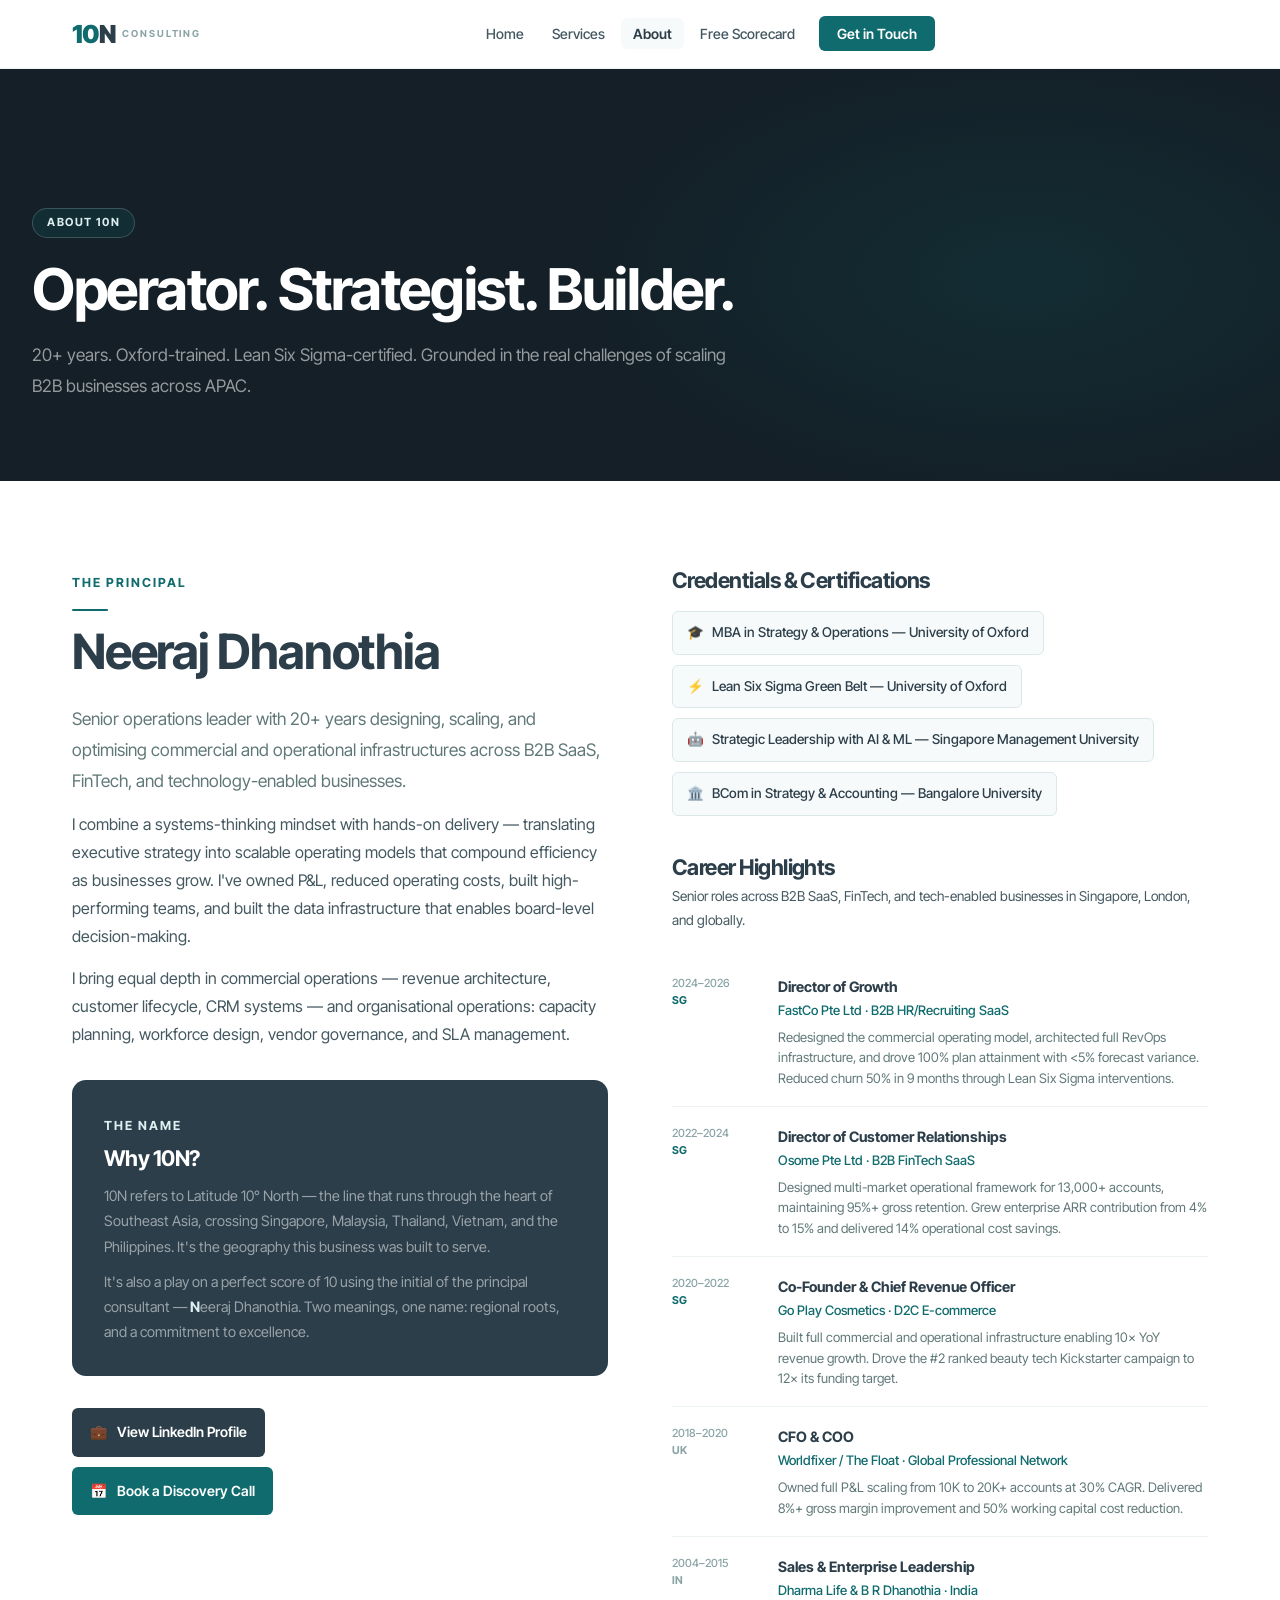
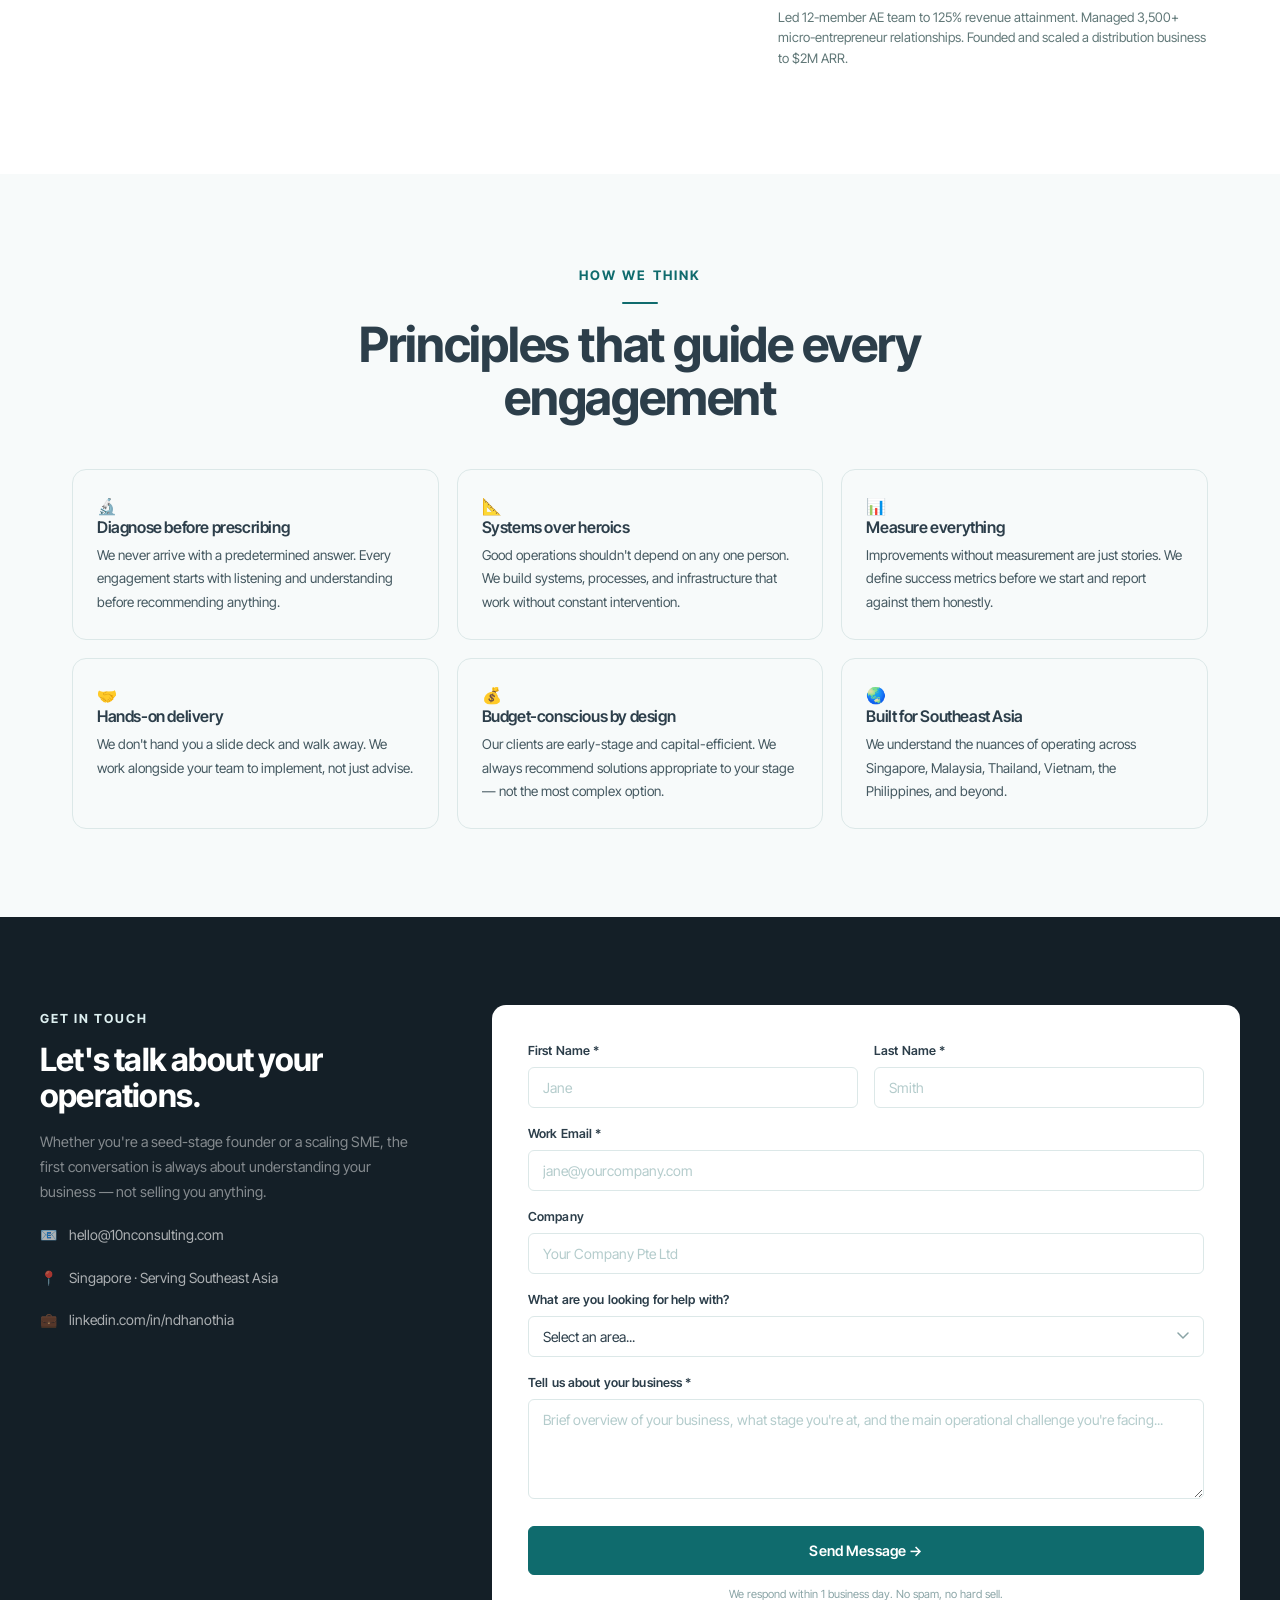
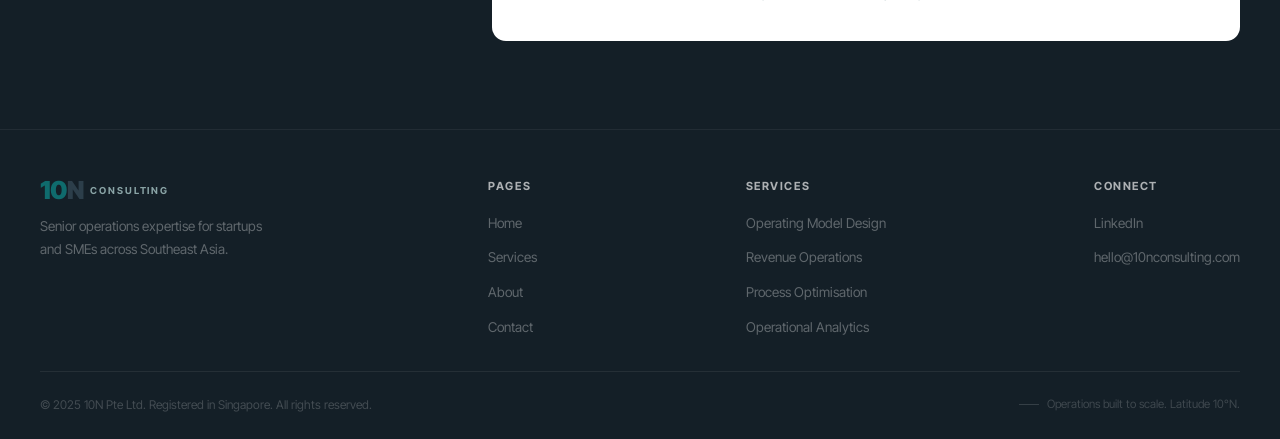
==== commit ea61d7f5: "Add Operations Efficiency Scorecard as lead magnet - New scorecard.html: 25-question assessment acro" ====
--- a/about.html
+++ b/about.html
@@ -40,6 +40,7 @@
         <li><a href="index.html">Home</a></li>
         <li><a href="services.html">Services</a></li>
         <li><a href="about.html" class="active" aria-current="page">About</a></li>
+        <li><a href="scorecard.html">Free Scorecard</a></li>
         <li><a href="#contact" class="nav-cta">Get in Touch</a></li>
       </ul>
       <div class="nav-toggle" id="navToggle" aria-label="Toggle menu"><span></span><span></span><span></span></div>
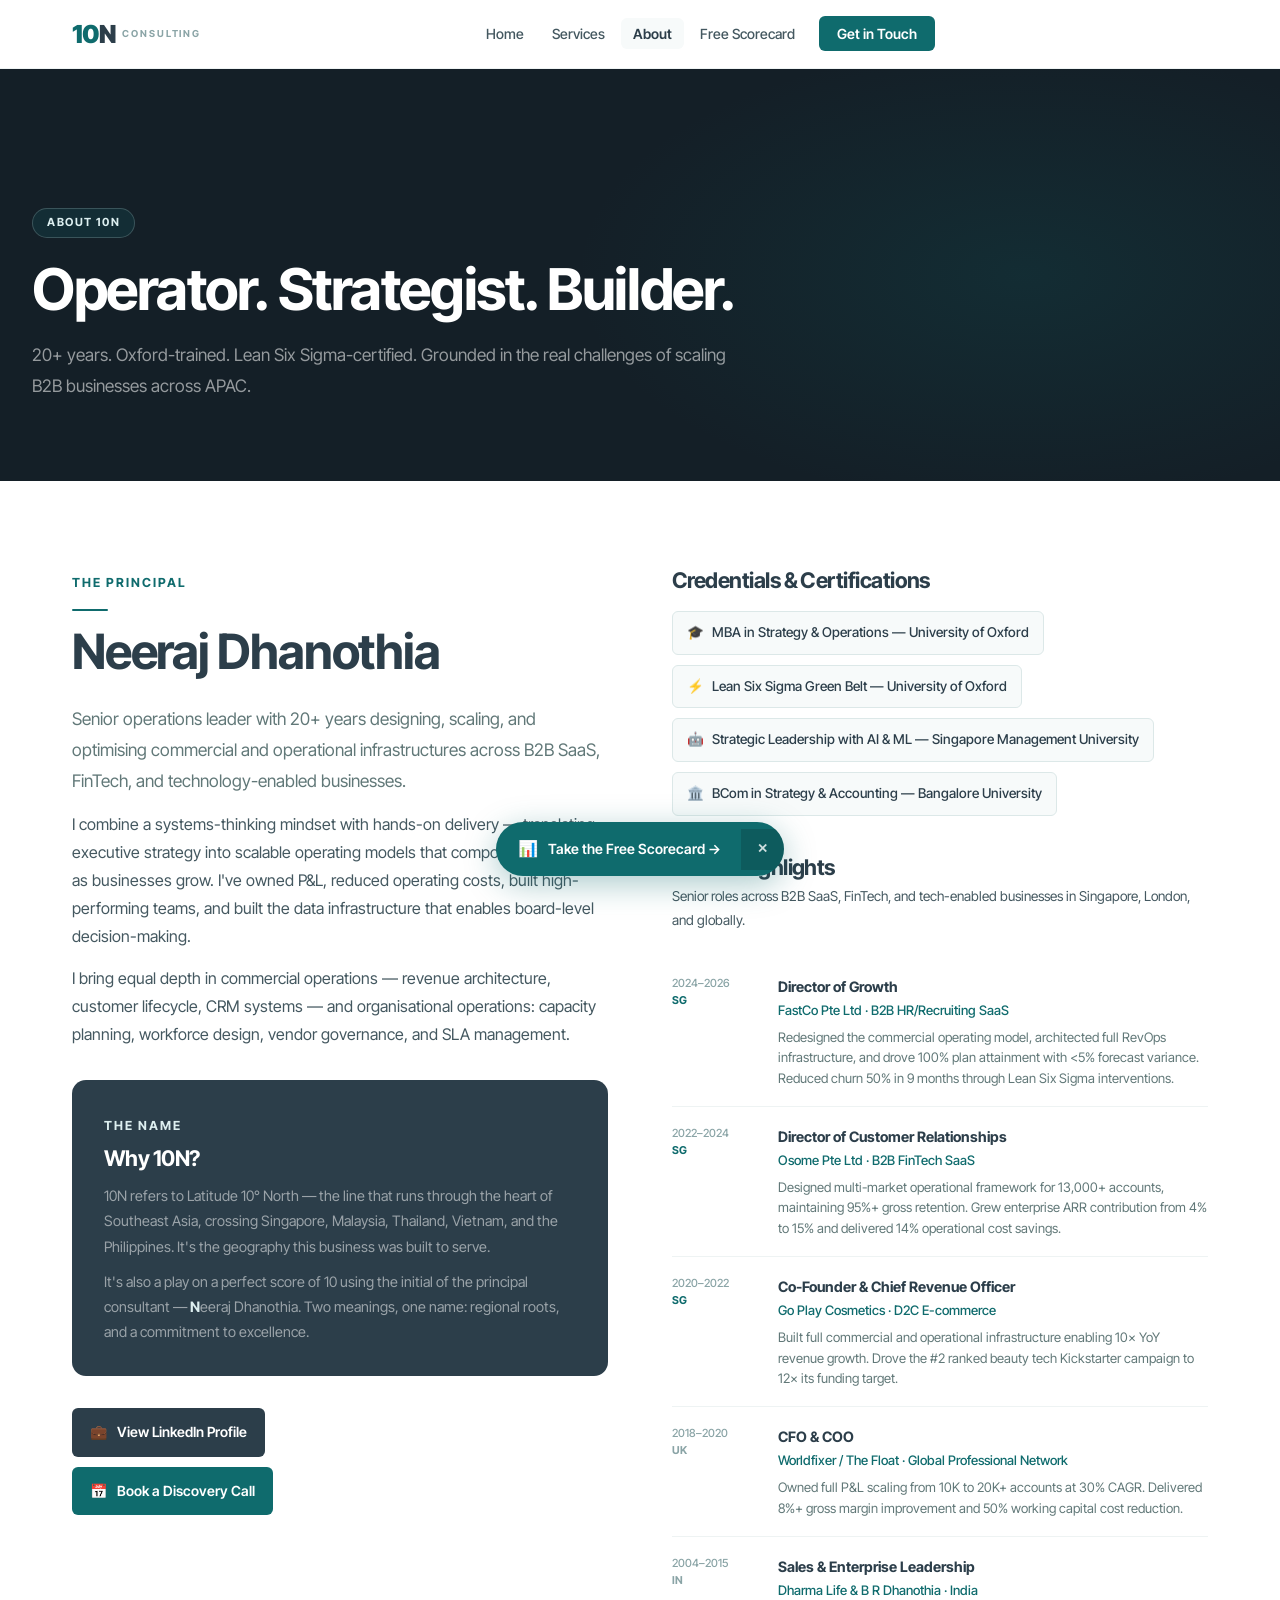
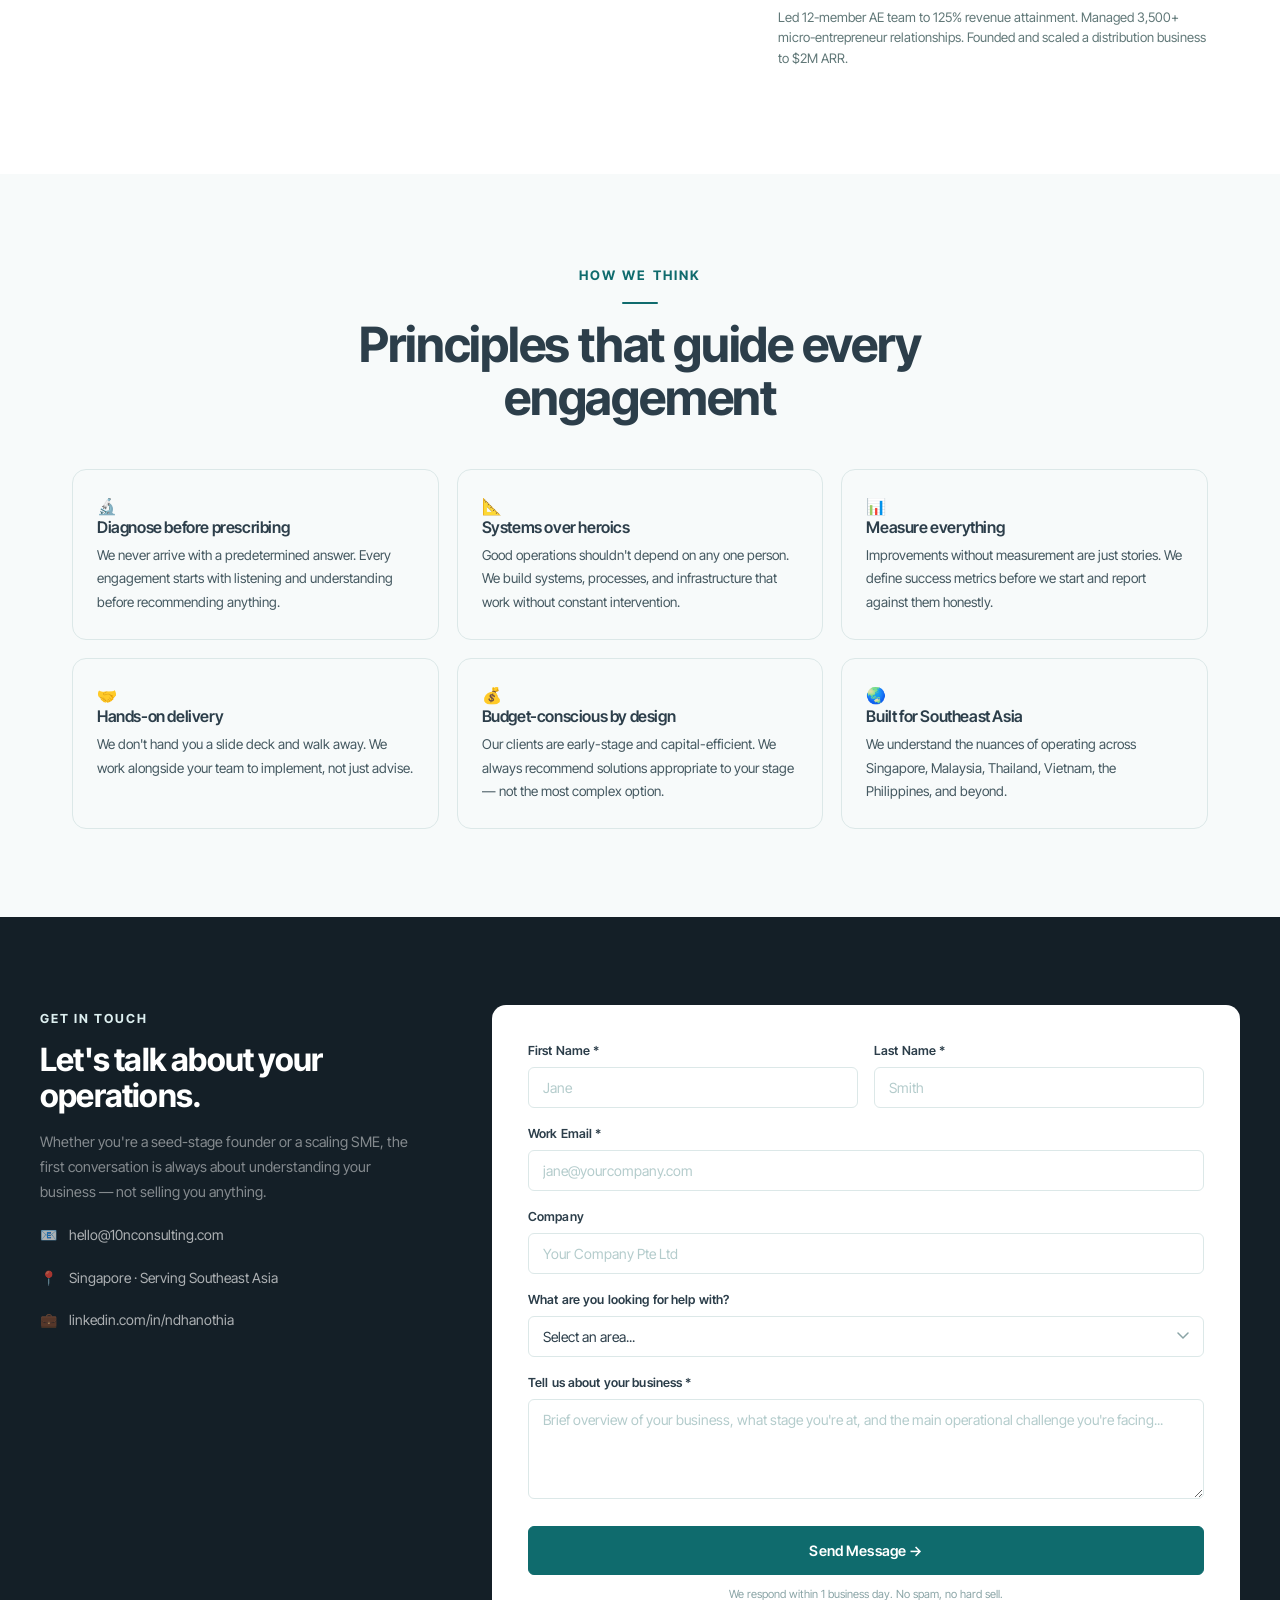
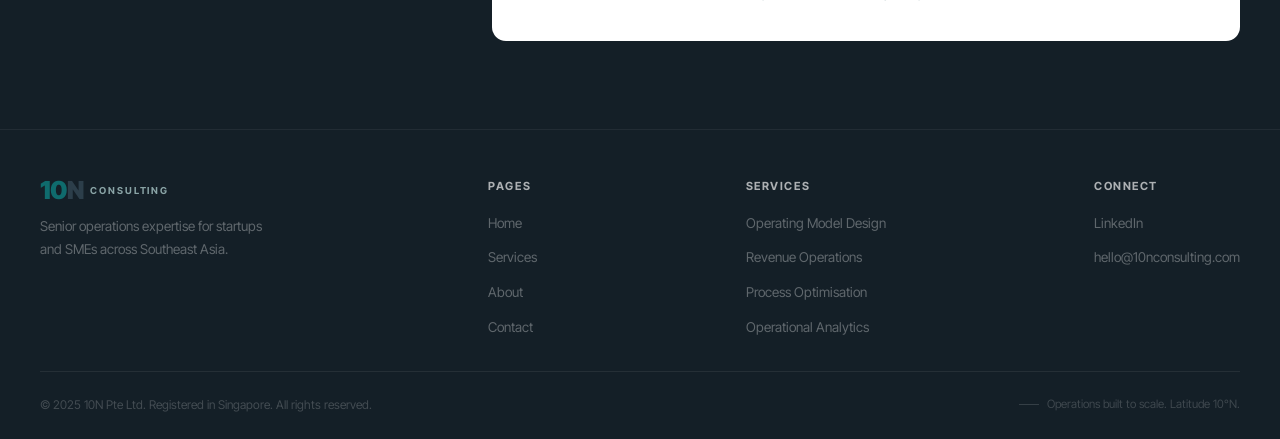
==== commit e8552fc6: "Add floating scorecard CTA pill + reduce scorecard to 15 questions / 3 sections - Floating 'Take the" ====
--- a/about.html
+++ b/about.html
@@ -269,5 +269,10 @@
 
   <script src="content.js"></script>
   <script src="script.js"></script>
+<div id="scorecardFloat" style="position:fixed;bottom:24px;left:50%;transform:translateX(-50%) translateY(80px);z-index:998;display:flex;align-items:center;gap:0;background:var(--teal);border-radius:50px;box-shadow:0 8px 32px rgba(15,107,109,0.35);opacity:0;transition:opacity 0.35s ease,transform 0.35s ease;pointer-events:none;white-space:nowrap;overflow:hidden;">
+  <a href="scorecard.html" style="display:flex;align-items:center;gap:10px;padding:14px 20px 14px 22px;color:var(--white);font-family:var(--font);font-size:0.875rem;font-weight:600;text-decoration:none;"><span style="font-size:1rem;">📊</span>Take the Free Scorecard →</a>
+  <button onclick="dismissFloat()" aria-label="Dismiss" style="background:rgba(0,0,0,0.15);border:none;cursor:pointer;color:rgba(255,255,255,0.8);font-size:0.8rem;font-weight:600;padding:14px 16px;font-family:var(--font);line-height:1;" onmouseover="this.style.background='rgba(0,0,0,0.25)'" onmouseout="this.style.background='rgba(0,0,0,0.15)'">✕</button>
+</div>
+<script>(function(){if(sessionStorage.getItem('scFloatDismissed'))return;var el=document.getElementById('scorecardFloat');var shown=false;window.addEventListener('scroll',function(){if(!shown&&window.scrollY>400){shown=true;el.style.opacity='1';el.style.transform='translateX(-50%) translateY(0)';el.style.pointerEvents='auto';}},{passive:true});})();function dismissFloat(){var el=document.getElementById('scorecardFloat');el.style.opacity='0';el.style.transform='translateX(-50%) translateY(80px)';el.style.pointerEvents='none';sessionStorage.setItem('scFloatDismissed','1');}</script>
 </body>
 </html>
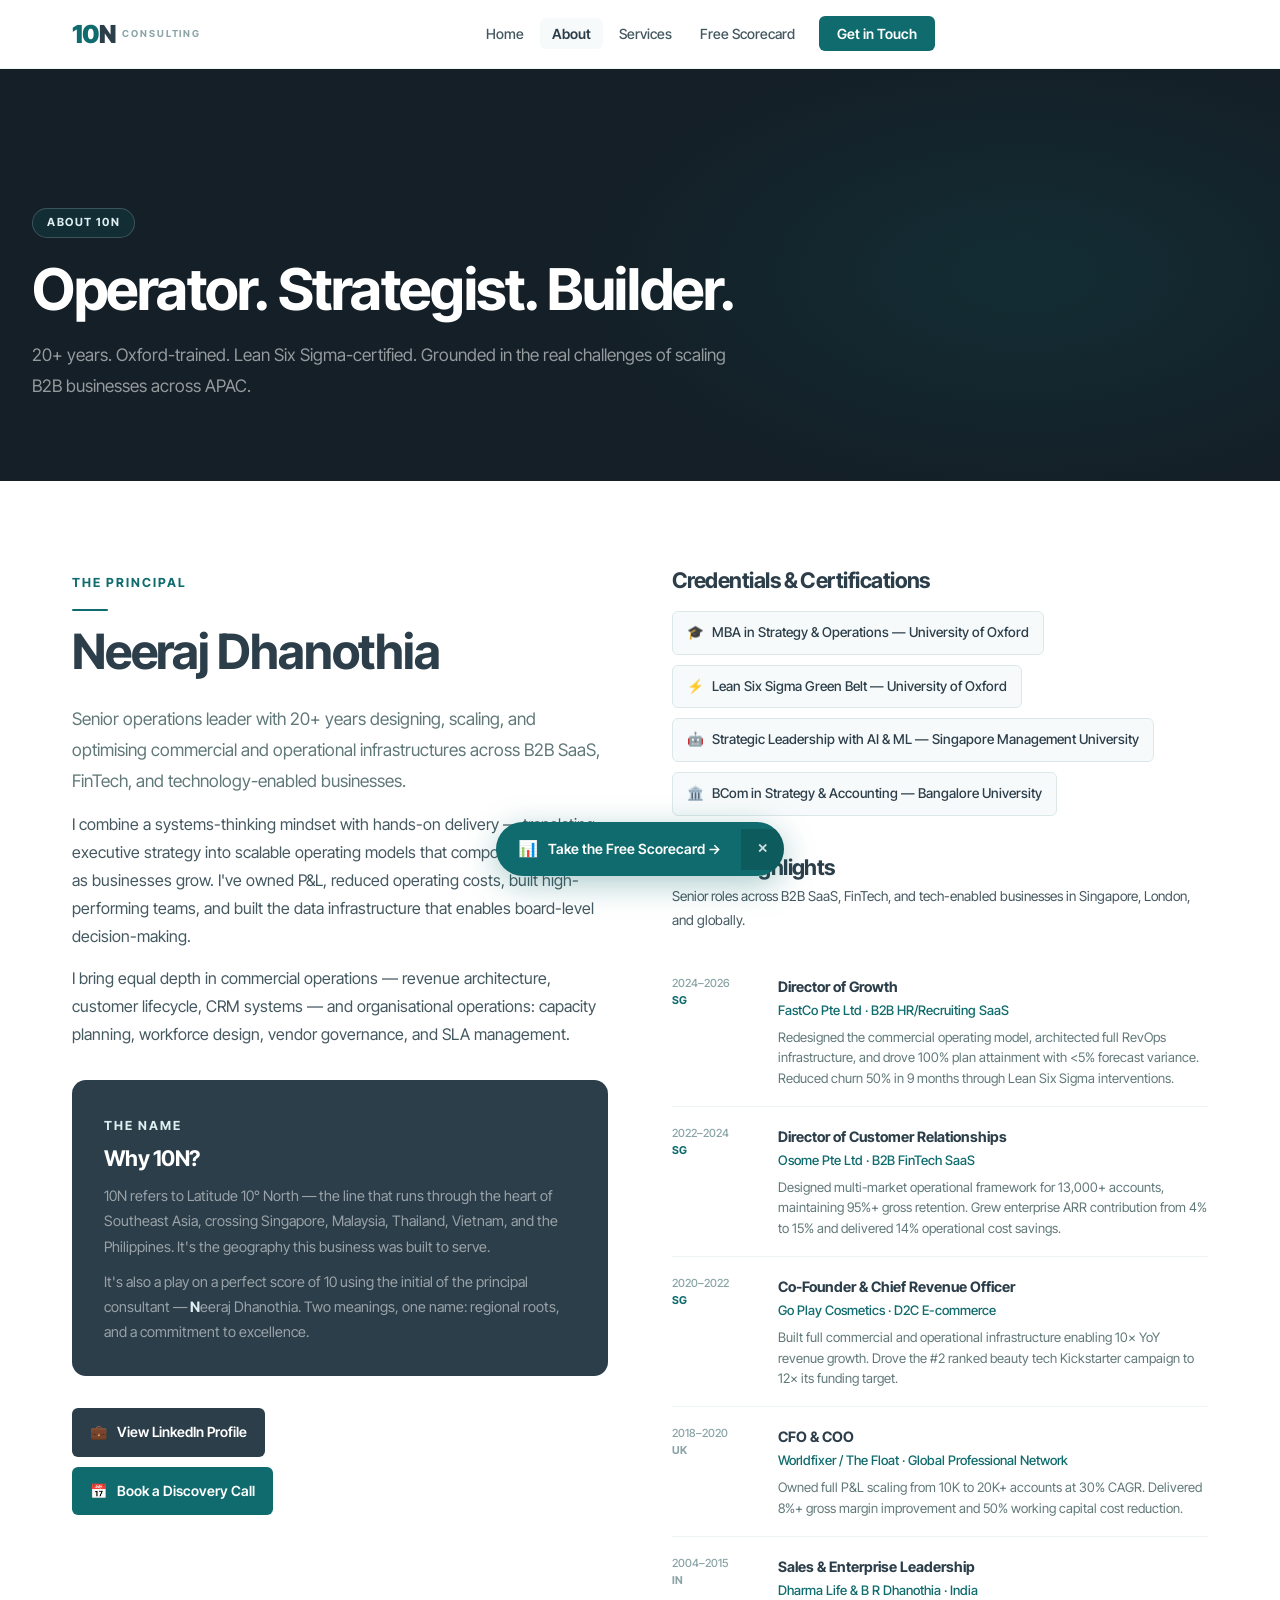
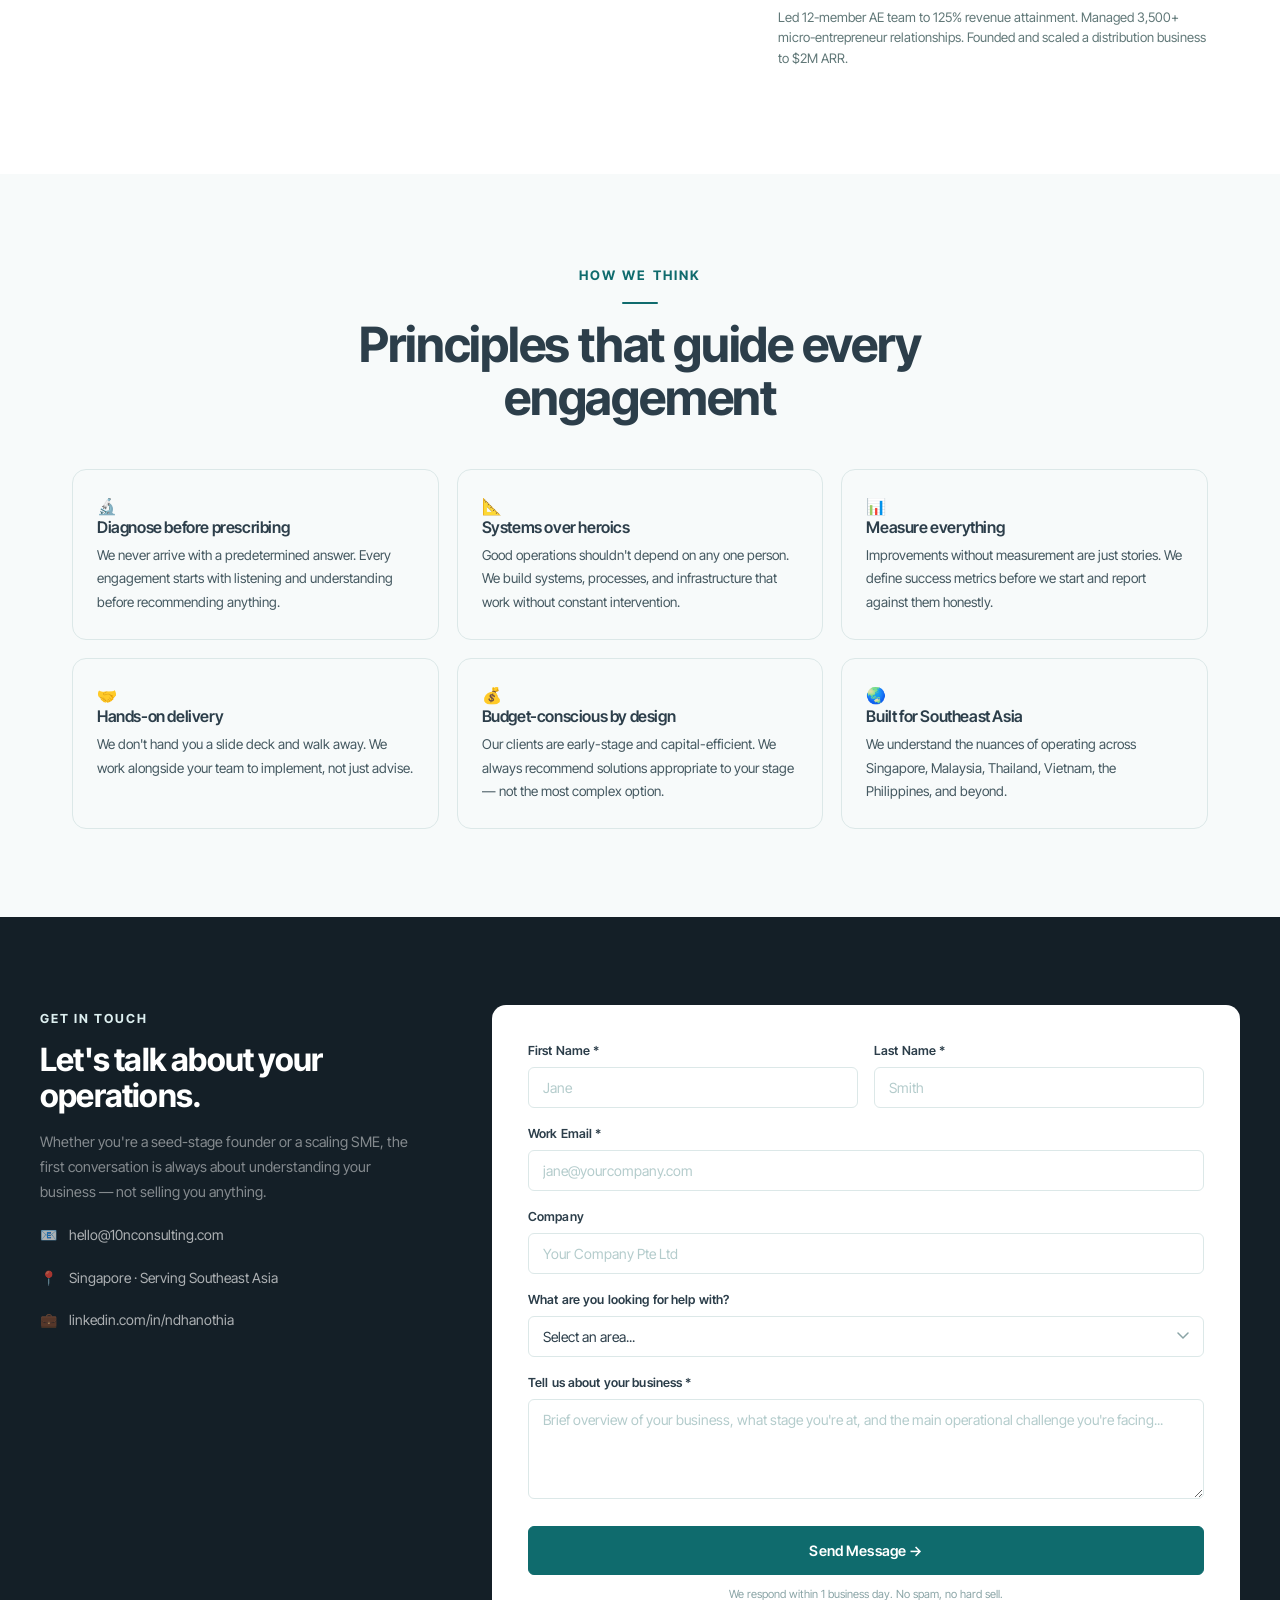
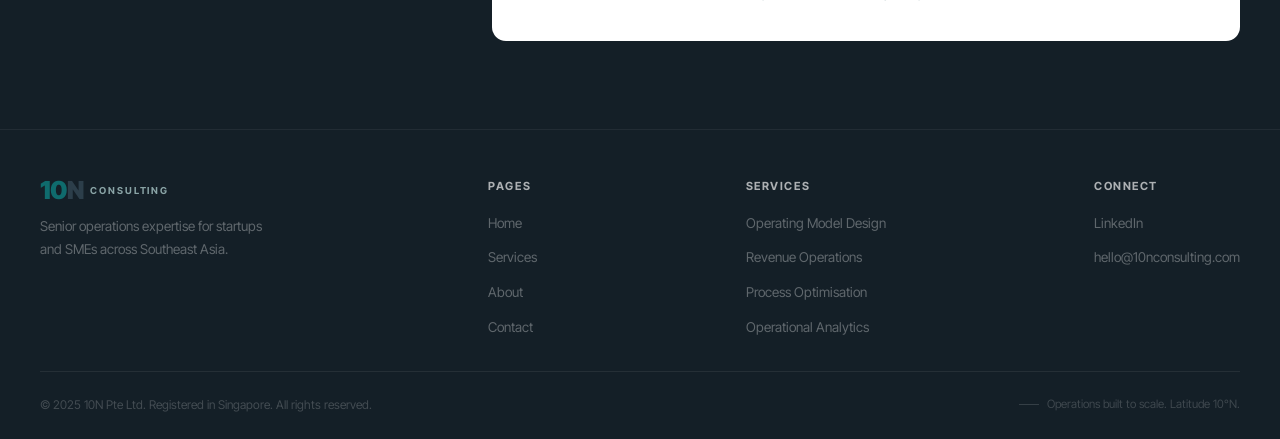
==== commit 83b5ec16: "Standardise nav order across all pages to Home → About → Services → Free Scorecard → Get in Touch Co" ====
--- a/about.html
+++ b/about.html
@@ -38,8 +38,8 @@
       </a>
       <ul class="nav-links" id="navLinks">
         <li><a href="index.html">Home</a></li>
+        <li><a href="about.html" class="active" aria-current="page">About</a></li>
         <li><a href="services.html">Services</a></li>
-        <li><a href="about.html" class="active" aria-current="page">About</a></li>
         <li><a href="scorecard.html">Free Scorecard</a></li>
         <li><a href="#contact" class="nav-cta">Get in Touch</a></li>
       </ul>
